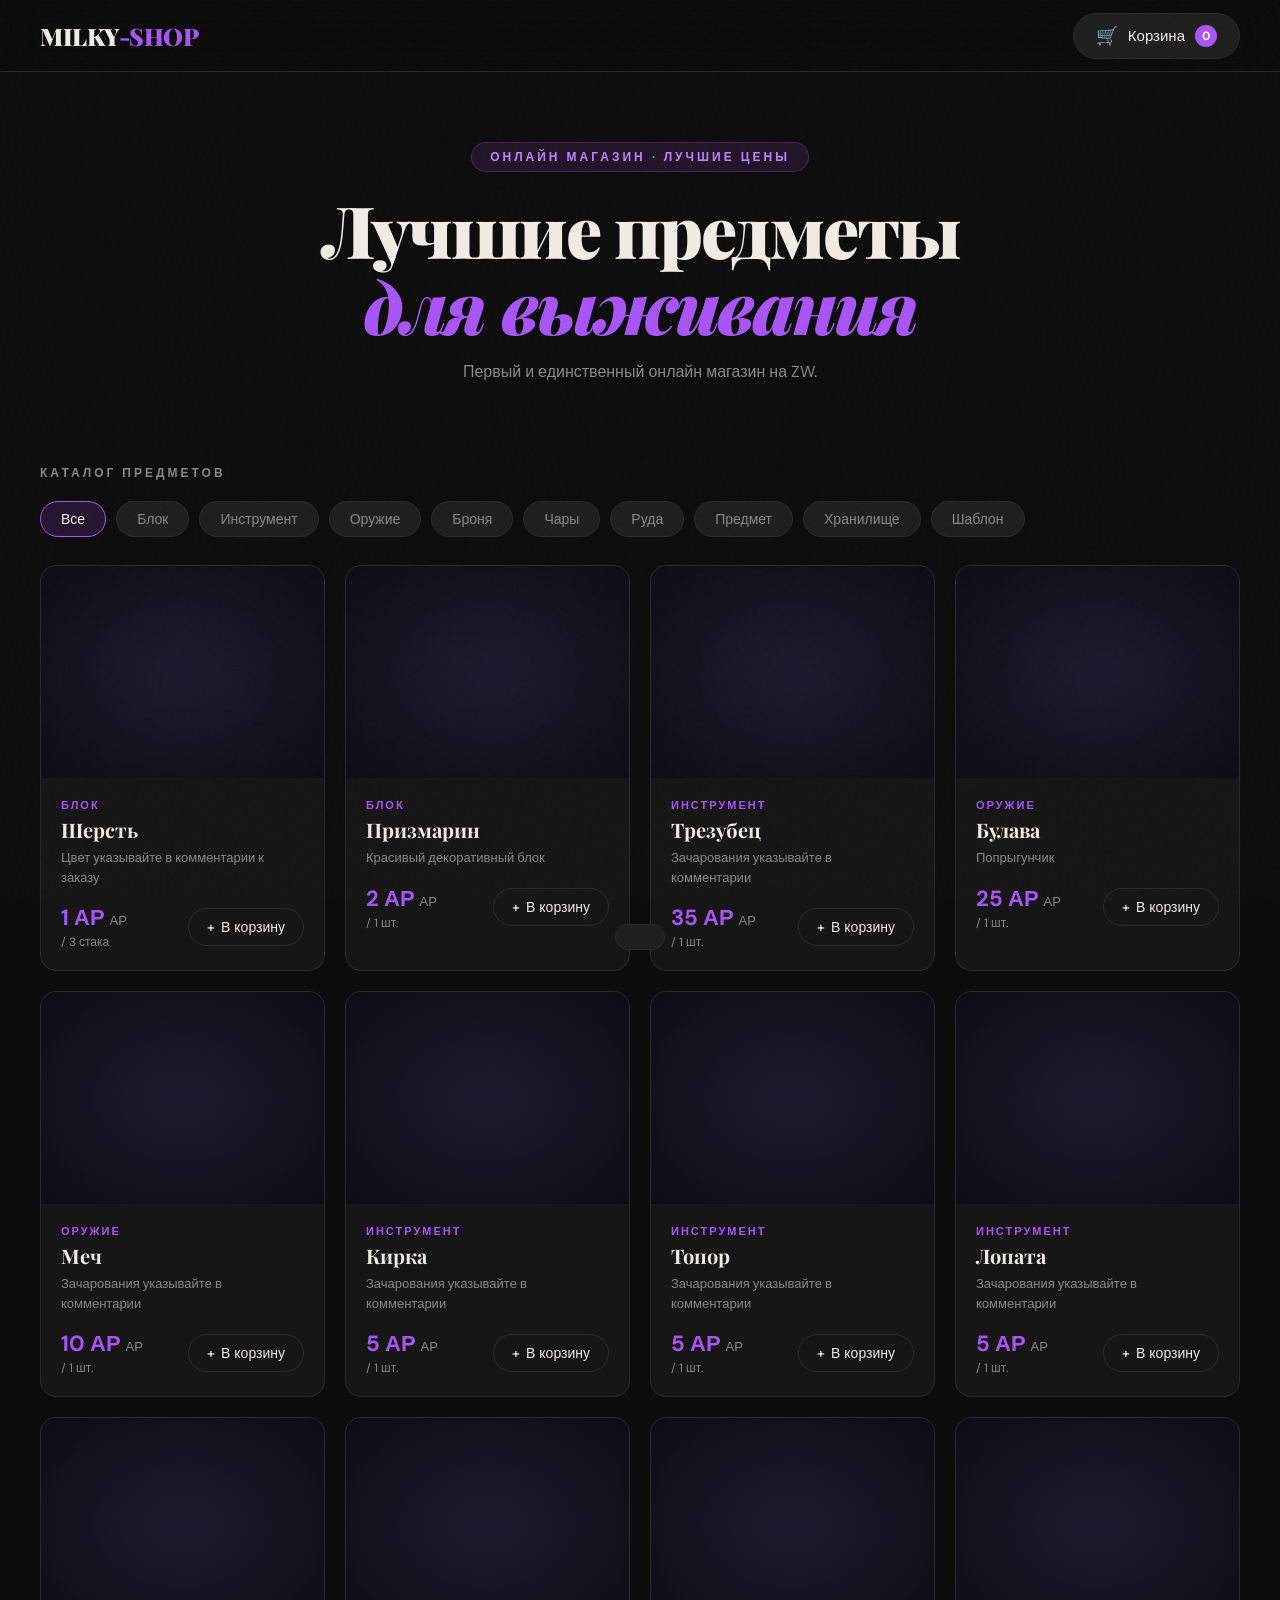
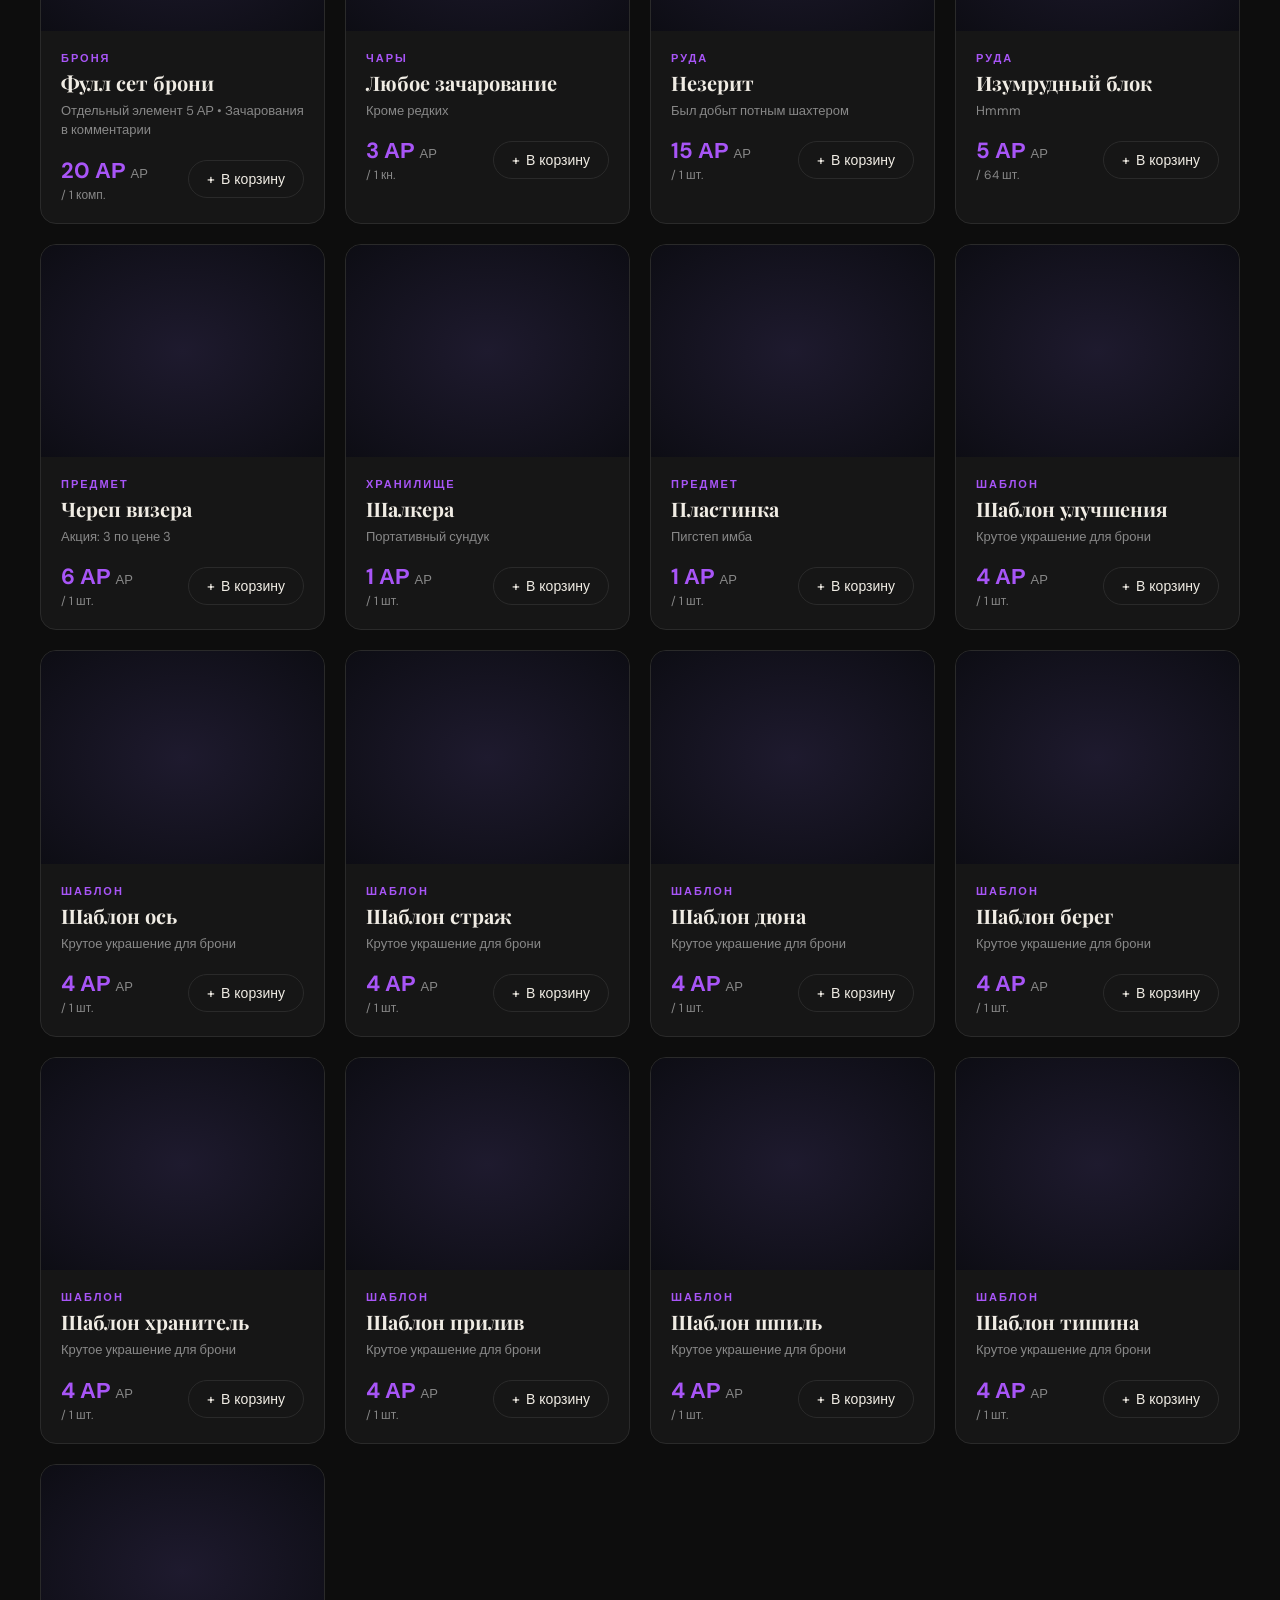
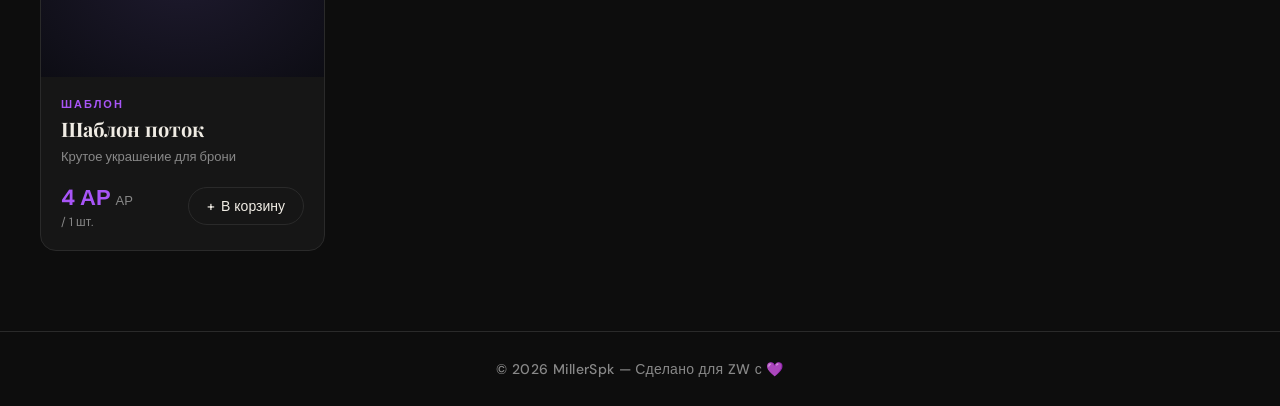
==== shop.html @ bfb63cb0 "Add files via upload" ====
<!DOCTYPE html>
<html lang="ru">
<head>
  <meta charset="UTF-8" />
  <meta name="viewport" content="width=device-width, initial-scale=1.0"/>
  <title>MILKY-SHOP</title>
  <link rel="icon" type="image/svg+xml" href="data:image/svg+xml,%3Csvg xmlns='http://www.w3.org/2000/svg' viewBox='0 0 32 32'%3E%3Crect width='32' height='32' rx='6' fill='%230d0d0d'/%3E%3Ccircle cx='16' cy='16' r='10' fill='%239333ea'/%3E%3Ccircle cx='16' cy='16' r='6' fill='%23a855f7'/%3E%3Ccircle cx='16' cy='16' r='3' fill='%23c084fc'/%3E%3C/svg%3E" />
  <link href="https://fonts.googleapis.com/css2?family=Playfair+Display:wght@400;700;900&family=DM+Sans:wght@300;400;500;600&display=swap" rel="stylesheet"/>
  <style>
    :root {
      --bg: #0d0d0d;
      --surface: #161616;
      --surface2: #1f1f1f;
      --border: #2a2a2a;
      --accent: #a855f7;
      --accent2: #c084fc;
      --text: #f0ece4;
      --muted: #888;
      --danger: #e05a5a;
      --success: #4caf72;
      --radius: 16px;
    }

    * { margin: 0; padding: 0; box-sizing: border-box; }

    body {
      background: var(--bg);
      color: var(--text);
      font-family: 'DM Sans', sans-serif;
      min-height: 100vh;
      overflow-x: hidden;
    }

    /* Grain overlay */
    body::before {
      content: '';
      position: fixed;
      inset: 0;
      background-image: url("data:image/svg+xml,%3Csvg viewBox='0 0 256 256' xmlns='http://www.w3.org/2000/svg'%3E%3Cfilter id='noise'%3E%3CfeTurbulence type='fractalNoise' baseFrequency='0.9' numOctaves='4' stitchTiles='stitch'/%3E%3C/filter%3E%3Crect width='100%25' height='100%25' filter='url(%23noise)' opacity='0.035'/%3E%3C/svg%3E");
      pointer-events: none;
      z-index: 9999;
      opacity: 0.4;
    }

    /* HEADER */
    header {
      position: sticky;
      top: 0;
      z-index: 100;
      background: rgba(13,13,13,0.92);
      backdrop-filter: blur(20px);
      border-bottom: 1px solid var(--border);
      padding: 0 40px;
      height: 72px;
      display: flex;
      align-items: center;
      justify-content: space-between;
    }

    .logo {
      font-family: 'Playfair Display', serif;
      font-size: 24px;
      font-weight: 900;
      letter-spacing: -0.5px;
      color: var(--text);
    }
    .logo span { color: var(--accent); }

    .cart-btn {
      position: relative;
      background: var(--surface2);
      border: 1px solid var(--border);
      color: var(--text);
      padding: 10px 22px;
      border-radius: 50px;
      cursor: pointer;
      font-family: 'DM Sans', sans-serif;
      font-size: 15px;
      font-weight: 500;
      display: flex;
      align-items: center;
      gap: 10px;
      transition: all 0.25s;
    }
    .cart-btn:hover {
      background: var(--accent);
      color: #fff;
      border-color: var(--accent);
      transform: translateY(-1px);
      box-shadow: 0 4px 20px rgba(168,85,247,0.4);
    }
    .cart-icon { font-size: 18px; }
    .cart-count {
      background: var(--accent);
      color: #fff;
      border-radius: 50%;
      width: 22px;
      height: 22px;
      font-size: 12px;
      font-weight: 700;
      display: flex;
      align-items: center;
      justify-content: center;
      transition: all 0.3s;
    }
    .cart-btn:hover .cart-count {
      background: rgba(255,255,255,0.25);
      color: #fff;
    }
    .cart-count.bump { animation: bump 0.35s ease; }
    @keyframes bump {
      0% { transform: scale(1); }
      50% { transform: scale(1.5); }
      100% { transform: scale(1); }
    }

    /* HERO */
    .hero {
      padding: 70px 40px 40px;
      text-align: center;
    }
    .hero-label {
      display: inline-block;
      background: rgba(168,85,247,0.12);
      color: var(--accent2);
      font-size: 12px;
      font-weight: 600;
      letter-spacing: 3px;
      text-transform: uppercase;
      padding: 6px 18px;
      border-radius: 50px;
      border: 1px solid rgba(168,85,247,0.25);
      margin-bottom: 20px;
    }
    .hero h1 {
      font-family: 'Playfair Display', serif;
      font-size: clamp(36px, 6vw, 72px);
      font-weight: 900;
      line-height: 1.05;
      letter-spacing: -2px;
      margin-bottom: 16px;
    }
    .hero h1 em {
      font-style: italic;
      color: var(--accent);
    }
    .hero p {
      color: var(--muted);
      font-size: 16px;
      max-width: 480px;
      margin: 0 auto;
      line-height: 1.6;
    }

    /* GRID */
    .section-label {
      padding: 40px 40px 20px;
      font-size: 12px;
      letter-spacing: 3px;
      text-transform: uppercase;
      color: var(--muted);
      font-weight: 600;
    }

    .products-grid {
      display: grid;
      grid-template-columns: repeat(auto-fill, minmax(280px, 1fr));
      gap: 20px;
      padding: 0 40px 80px;
    }

    /* CARD */
    .card {
      background: var(--surface);
      border: 1px solid var(--border);
      border-radius: var(--radius);
      overflow: hidden;
      transition: all 0.3s cubic-bezier(0.34, 1.56, 0.64, 1);
      cursor: default;
    }
    .card:hover {
      transform: translateY(-6px);
      border-color: rgba(168,85,247,0.35);
      box-shadow: 0 20px 60px rgba(0,0,0,0.5), 0 0 0 1px rgba(168,85,247,0.1);
    }
    .card-img-placeholder {
      width: 100%;
      aspect-ratio: 4/3;
      background: radial-gradient(ellipse at center, #1e1a2e 0%, #0d0d14 100%);
      display: flex;
      align-items: center;
      justify-content: center;
      font-size: 52px;
      transition: transform 0.4s;
      overflow: hidden;
      position: relative;
    }
    .card-img-placeholder img {
      width: 72%;
      height: 72%;
      object-fit: contain;
      display: block;
      transition: transform 0.4s;
      image-rendering: pixelated;
      filter: drop-shadow(0 8px 24px rgba(0,0,0,0.7));
    }
    .card:hover .card-img-placeholder img { transform: scale(1.1) translateY(-4px); }
    .card:hover .card-img-placeholder { transform: scale(1.0); }

    .card-body { padding: 20px; }
    .card-tag {
      font-size: 11px;
      letter-spacing: 2px;
      text-transform: uppercase;
      color: var(--accent);
      font-weight: 600;
      margin-bottom: 6px;
    }
    .card-name {
      font-family: 'Playfair Display', serif;
      font-size: 20px;
      font-weight: 700;
      margin-bottom: 6px;
      line-height: 1.2;
    }
    .card-desc {
      font-size: 13px;
      color: var(--muted);
      line-height: 1.5;
      margin-bottom: 16px;
    }
    .card-footer {
      display: flex;
      align-items: center;
      justify-content: space-between;
    }
    .card-price {
      font-size: 22px;
      font-weight: 700;
      color: var(--accent);
    }
    .card-price span {
      font-size: 13px;
      color: var(--muted);
      font-weight: 400;
    }
    .add-btn {
      background: transparent;
      border: 1.5px solid var(--border);
      color: var(--text);
      padding: 9px 18px;
      border-radius: 50px;
      cursor: pointer;
      font-family: 'DM Sans', sans-serif;
      font-size: 14px;
      font-weight: 500;
      transition: all 0.25s;
      display: flex;
      align-items: center;
      gap: 6px;
    }
    .add-btn:hover {
      background: var(--accent);
      border-color: var(--accent);
      color: #fff;
      transform: scale(1.03);
      box-shadow: 0 4px 16px rgba(168,85,247,0.4);
    }
    .add-btn.added {
      background: rgba(76,175,114,0.15);
      border-color: var(--success);
      color: var(--success);
    }

    /* MODAL OVERLAY */
    .overlay {
      position: fixed;
      inset: 0;
      background: rgba(0,0,0,0.75);
      backdrop-filter: blur(8px);
      z-index: 200;
      display: flex;
      align-items: center;
      justify-content: center;
      opacity: 0;
      pointer-events: none;
      transition: opacity 0.3s;
    }
    .overlay.open { opacity: 1; pointer-events: all; }

    .modal {
      background: var(--surface);
      border: 1px solid var(--border);
      border-radius: 24px;
      width: 90%;
      max-width: 540px;
      max-height: 90vh;
      overflow-y: auto;
      padding: 36px;
      transform: translateY(30px) scale(0.97);
      transition: transform 0.35s cubic-bezier(0.34, 1.56, 0.64, 1);
      position: relative;
    }
    .overlay.open .modal { transform: translateY(0) scale(1); }

    .modal-close {
      position: absolute;
      top: 20px; right: 20px;
      background: var(--surface2);
      border: 1px solid var(--border);
      color: var(--muted);
      width: 36px; height: 36px;
      border-radius: 50%;
      cursor: pointer;
      font-size: 18px;
      display: flex;
      align-items: center;
      justify-content: center;
      transition: all 0.2s;
    }
    .modal-close:hover { color: var(--text); background: var(--border); }

    .modal h2 {
      font-family: 'Playfair Display', serif;
      font-size: 28px;
      font-weight: 700;
      margin-bottom: 28px;
    }

    /* CART ITEMS */
    .cart-items { margin-bottom: 20px; }
    .cart-item {
      display: flex;
      align-items: center;
      gap: 14px;
      padding: 12px 0;
      border-bottom: 1px solid var(--border);
    }
    .cart-item-emoji { font-size: 28px; width: 40px; text-align: center; }
    .cart-item-info { flex: 1; }
    .cart-item-name { font-weight: 500; font-size: 15px; }
    .cart-item-price { color: var(--muted); font-size: 13px; margin-top: 2px; }
    .cart-item-qty { display: flex; align-items: center; gap: 8px; }
    .qty-btn {
      background: var(--surface2);
      border: 1px solid var(--border);
      color: var(--text);
      width: 28px; height: 28px;
      border-radius: 50%;
      cursor: pointer;
      font-size: 16px;
      display: flex;
      align-items: center;
      justify-content: center;
      transition: all 0.2s;
    }
    .qty-btn:hover { background: var(--accent); color: #fff; border-color: var(--accent); }
    .qty-num { min-width: 20px; text-align: center; font-weight: 600; }
    .cart-item-total { font-weight: 600; min-width: 70px; text-align: right; color: var(--accent); }

    .cart-empty {
      text-align: center;
      padding: 40px 0;
      color: var(--muted);
    }
    .cart-empty-icon { font-size: 48px; margin-bottom: 12px; }

    .cart-total-row {
      display: flex;
      justify-content: space-between;
      align-items: center;
      padding: 16px 0;
      border-top: 1px solid var(--border);
      margin-top: 4px;
      font-size: 18px;
      font-weight: 700;
    }
    .cart-total-row .total-price { color: var(--accent); font-size: 22px; }

    .checkout-btn {
      width: 100%;
      background: var(--accent);
      color: #fff;
      border: none;
      padding: 15px;
      border-radius: 12px;
      font-family: 'DM Sans', sans-serif;
      font-size: 16px;
      font-weight: 700;
      cursor: pointer;
      margin-top: 16px;
      transition: all 0.25s;
      letter-spacing: 0.3px;
      box-shadow: 0 4px 20px rgba(168,85,247,0.3);
    }
    .checkout-btn:hover { background: var(--accent2); transform: translateY(-2px); box-shadow: 0 8px 28px rgba(168,85,247,0.45); }
    .checkout-btn:disabled { background: var(--border); color: var(--muted); cursor: not-allowed; transform: none; box-shadow: none; }

    /* CHECKOUT FORM */
    .form-group { margin-bottom: 18px; }
    label {
      display: block;
      font-size: 13px;
      font-weight: 600;
      letter-spacing: 0.5px;
      color: var(--muted);
      margin-bottom: 8px;
      text-transform: uppercase;
    }
    input[type="text"], textarea {
      width: 100%;
      background: var(--surface2);
      border: 1.5px solid var(--border);
      color: var(--text);
      padding: 12px 16px;
      border-radius: 10px;
      font-family: 'DM Sans', sans-serif;
      font-size: 15px;
      transition: border-color 0.2s;
      outline: none;
      resize: vertical;
    }
    input[type="text"]:focus, textarea:focus {
      border-color: var(--accent);
      box-shadow: 0 0 0 3px rgba(168,85,247,0.12);
    }
    input[type="text"]::placeholder, textarea::placeholder { color: #444; }

    .delivery-toggle {
      display: flex;
      align-items: center;
      gap: 12px;
      padding: 14px 16px;
      background: var(--surface2);
      border: 1.5px solid var(--border);
      border-radius: 10px;
      cursor: pointer;
      transition: border-color 0.2s;
    }
    .delivery-toggle:hover { border-color: rgba(168,85,247,0.3); }
    .delivery-toggle input[type="checkbox"] { display: none; }
    .toggle-box {
      width: 22px; height: 22px;
      border: 2px solid var(--border);
      border-radius: 6px;
      display: flex;
      align-items: center;
      justify-content: center;
      transition: all 0.2s;
      flex-shrink: 0;
    }
    .toggle-box.checked { background: var(--accent); border-color: var(--accent); box-shadow: 0 0 10px rgba(168,85,247,0.4); }
    .toggle-check { color: #fff; font-size: 14px; font-weight: 900; opacity: 0; transition: opacity 0.15s; }
    .toggle-box.checked .toggle-check { opacity: 1; }
    .toggle-text { font-size: 15px; font-weight: 500; }
    .toggle-subtext { font-size: 12px; color: var(--muted); margin-top: 1px; }

    .address-field {
      overflow: hidden;
      max-height: 0;
      opacity: 0;
      transition: max-height 0.5s ease, opacity 0.3s ease, margin 0.3s ease;
      margin-top: 0;
    }
    .address-field.visible { max-height: 260px; opacity: 1; margin-top: 12px; }

    .world-select { display: flex; gap: 8px; margin-top: 12px; }
    .world-btn {
      flex: 1;
      background: var(--surface);
      border: 1.5px solid var(--border);
      color: var(--muted);
      padding: 10px 6px;
      border-radius: 10px;
      cursor: pointer;
      font-family: 'DM Sans', sans-serif;
      font-size: 13px;
      font-weight: 500;
      text-align: center;
      transition: all 0.2s;
      line-height: 1.4;
    }
    .world-btn:hover { border-color: rgba(168,85,247,0.4); color: var(--text); }
    .world-btn.selected { background: rgba(168,85,247,0.12); border-color: var(--accent); color: var(--text); }
    .world-btn .world-icon { display: block; font-size: 20px; margin-bottom: 4px; }
    .world-label {
      display: block;
      font-size: 11px;
      letter-spacing: 0.5px;
      color: var(--muted);
      margin-top: 10px;
      margin-bottom: 6px;
      text-transform: uppercase;
      font-weight: 600;
    }

    .order-summary {
      background: var(--surface2);
      border-radius: 12px;
      padding: 16px;
      margin-bottom: 20px;
    }
    .order-summary-title {
      font-size: 12px;
      letter-spacing: 2px;
      text-transform: uppercase;
      color: var(--muted);
      font-weight: 600;
      margin-bottom: 12px;
    }
    .summary-item {
      display: flex;
      justify-content: space-between;
      font-size: 14px;
      padding: 4px 0;
      color: var(--muted);
    }
    .summary-item .item-name { color: var(--text); }
    .summary-total {
      display: flex;
      justify-content: space-between;
      font-weight: 700;
      font-size: 16px;
      padding-top: 12px;
      margin-top: 8px;
      border-top: 1px solid var(--border);
    }
    .summary-total .total-amt { color: var(--accent); font-size: 22px; }

    .back-btn {
      background: transparent;
      border: 1.5px solid var(--border);
      color: var(--muted);
      padding: 10px 18px;
      border-radius: 10px;
      cursor: pointer;
      font-family: 'DM Sans', sans-serif;
      font-size: 14px;
      font-weight: 500;
      transition: all 0.2s;
      margin-bottom: 20px;
      display: flex;
      align-items: center;
      gap: 6px;
    }
    .back-btn:hover { border-color: var(--text); color: var(--text); }

    /* SUCCESS */
    .success-screen { text-align: center; padding: 20px 0; }
    .success-icon {
      font-size: 64px;
      margin-bottom: 20px;
      animation: popIn 0.5s cubic-bezier(0.34, 1.56, 0.64, 1);
    }
    @keyframes popIn { 0%{transform:scale(0);opacity:0} 100%{transform:scale(1);opacity:1} }
    .success-screen h2 { font-family: 'Playfair Display', serif; font-size: 30px; margin-bottom: 12px; }
    .success-screen p { color: var(--muted); line-height: 1.6; margin-bottom: 28px; }
    .close-success-btn {
      background: var(--accent);
      color: #fff;
      border: none;
      padding: 14px 40px;
      border-radius: 12px;
      font-family: 'DM Sans', sans-serif;
      font-size: 16px;
      font-weight: 700;
      cursor: pointer;
      transition: all 0.25s;
      box-shadow: 0 4px 20px rgba(168,85,247,0.3);
    }
    .close-success-btn:hover { background: var(--accent2); transform: translateY(-2px); }

    /* ERROR */
    .error-banner {
      background: rgba(224,90,90,0.15);
      border: 1px solid rgba(224,90,90,0.4);
      color: #e05a5a;
      padding: 12px 16px;
      border-radius: 10px;
      font-size: 14px;
      margin-top: 12px;
      display: none;
    }
    .error-banner.show { display: block; }

    /* Spinner */
    .spinner {
      display: inline-block;
      width: 18px; height: 18px;
      border: 2.5px solid rgba(255,255,255,0.2);
      border-top-color: #fff;
      border-radius: 50%;
      animation: spin 0.7s linear infinite;
      vertical-align: middle;
      margin-right: 6px;
    }
    @keyframes spin { to { transform: rotate(360deg); } }

    /* Toast */
    .toast {
      position: fixed;
      bottom: 30px;
      left: 50%;
      transform: translateX(-50%) translateY(80px);
      background: var(--surface2);
      border: 1px solid var(--border);
      color: var(--text);
      padding: 12px 24px;
      border-radius: 50px;
      font-size: 14px;
      font-weight: 500;
      z-index: 1000;
      transition: transform 0.4s cubic-bezier(0.34, 1.56, 0.64, 1);
      white-space: nowrap;
    }
    .toast.show { transform: translateX(-50%) translateY(0); }

    @media (max-width: 600px) {
      header { padding: 0 20px; }
      .hero { padding: 50px 20px 30px; }
      .section-label { padding: 24px 20px 12px; }
      .products-grid { padding: 0 20px 60px; gap: 14px; }
      .modal { padding: 24px 20px; }
    }

    /* FOOTER */
    .site-footer {
      text-align: center;
      padding: 28px 40px;
      border-top: 1px solid var(--border);
      color: var(--muted);
      font-size: 14px;
      font-weight: 500;
      letter-spacing: 0.3px;
    }
    .site-footer span { color: var(--accent); }

    /* CATEGORY FILTER */
    .categories {
      display: flex;
      gap: 10px;
      padding: 0 40px 28px;
      flex-wrap: wrap;
    }
    .cat-btn {
      background: var(--surface2);
      border: 1.5px solid var(--border);
      color: var(--muted);
      padding: 8px 20px;
      border-radius: 50px;
      cursor: pointer;
      font-family: 'DM Sans', sans-serif;
      font-size: 14px;
      font-weight: 500;
      transition: all 0.2s;
      white-space: nowrap;
    }
    .cat-btn:hover { border-color: rgba(168,85,247,0.4); color: var(--text); }
    .cat-btn.active {
      background: rgba(168,85,247,0.15);
      border-color: var(--accent);
      color: var(--text);
    }

    /* UNIT label under price */
    .card-unit {
      font-size: 12px;
      color: var(--muted);
      font-weight: 400;
      margin-top: 2px;
    }
  </style>
</head>
<body>

<!-- HEADER -->
<header>
  <div class="logo">MILKY<span>-SHOP</span></div>
  <button class="cart-btn" onclick="openCart()">
    <span class="cart-icon">🛒</span>
    Корзина
    <span class="cart-count" id="cartCount">0</span>
  </button>
</header>

<!-- HERO -->
<div class="hero">
  <div class="hero-label">Онлайн магазин · Лучшие цены</div>
  <h1>Лучшие предметы<br/><em>для выживания</em></h1>
  <p>Первый и единственный онлайн магазин на ZW.</p>
</div>

<!-- PRODUCTS -->
<div class="section-label">Каталог предметов</div>
<div class="categories" id="categoryBar"></div>
<div class="products-grid" id="productsGrid"></div>

<!-- CART MODAL -->
<div class="overlay" id="cartOverlay" onclick="handleOverlayClick(event)">
  <div class="modal" id="cartModal">
    <button class="modal-close" onclick="closeCart()">✕</button>
    <div id="cartScreen"></div>
  </div>
</div>

<!-- TOAST -->
<div class="toast" id="toast"><span id="toastText"></span></div>

<script>
  // ===================== CONFIG =====================
  const WORKER_URL = 'https://milky-shop.kirilldrobysevskij78.workers.dev';
  // ==================================================

  const products = [
    { id:1,  name:'Шерсть',              price:1,  unit:'3 стака',  img:'images/wool.png',        tag:'Блок',       desc:'Цвет указывайте в комментарии к заказу' },
    { id:2,  name:'Призмарин',           price:2,  unit:'1 шт.',    img:'images/prismarine.gif',  tag:'Блок',       desc:'Красивый декоративный блок' },
    { id:3,  name:'Трезубец',            price:35, unit:'1 шт.',    img:'images/trident.png',     tag:'Инструмент', desc:'Зачарования указывайте в комментарии' },
    { id:4,  name:'Булава',              price:25, unit:'1 шт.',    img:'images/mace.png',        tag:'Оружие',     desc:'Попрыгунчик' },
    { id:5,  name:'Меч',                 price:10, unit:'1 шт.',    img:'images/sword.png',       tag:'Оружие',     desc:'Зачарования указывайте в комментарии' },
    { id:6,  name:'Кирка',               price:5,  unit:'1 шт.',    img:'images/pickaxe.png',     tag:'Инструмент', desc:'Зачарования указывайте в комментарии' },
    { id:7,  name:'Топор',               price:5,  unit:'1 шт.',    img:'images/axe.png',         tag:'Инструмент', desc:'Зачарования указывайте в комментарии' },
    { id:8,  name:'Лопата',              price:5,  unit:'1 шт.',    img:'images/shovel.png',      tag:'Инструмент', desc:'Зачарования указывайте в комментарии' },
    { id:9,  name:'Фулл сет брони',      price:20, unit:'1 комп.',  img:'images/сhestplate.png',  tag:'Броня',      desc:'Отдельный элемент 5 АР • Зачарования в комментарии' },
    { id:10, name:'Любое зачарование',   price:3,  unit:'1 кн.',    img:'images/book.gif',        tag:'Чары',       desc:'Кроме редких' },
    { id:11, name:'Незерит',             price:15, unit:'1 шт.',    img:'images/netherite.png',   tag:'Руда',       desc:'Был добыт потным шахтером' },
    { id:12, name:'Изумрудный блок',     price:5,  unit:'64 шт.',   img:'images/embl.png',        tag:'Руда',       desc:'Hmmm' },
    { id:13, name:'Череп визера',        price:6,  unit:'1 шт.',    img:'images/skull.png',       tag:'Предмет',    desc:'Акция: 3 по цене 3' },
    { id:14, name:'Шалкера',             price:1,  unit:'1 шт.',    img:'images/shulker.png',     tag:'Хранилище',  desc:'Портативный сундук' },
    { id:15, name:'Пластинка',           price:1,  unit:'1 шт.',    img:'images/disc.png',        tag:'Предмет',    desc:'Пигстеп имба' },
    { id:16, name:'Шаблон улучшения',           price:4,  unit:'1 шт.',    img:'images/temp.png',        tag:'Шаблон',    desc:'Крутое украшение для брони' },
    { id:17, name:'Шаблон ось',           price:4,  unit:'1 шт.',    img:'images/temp2.png',        tag:'Шаблон',    desc:'Крутое украшение для брони' },
    { id:18, name:'Шаблон страж',           price:4,  unit:'1 шт.',    img:'images/temp3.png',        tag:'Шаблон',    desc:'Крутое украшение для брони' },
    { id:19, name:'Шаблон дюна',           price:4,  unit:'1 шт.',    img:'images/temp4.png',        tag:'Шаблон',    desc:'Крутое украшение для брони' },
    { id:20, name:'Шаблон берег',           price:4,  unit:'1 шт.',    img:'images/temp5.png',        tag:'Шаблон',    desc:'Крутое украшение для брони' },
    { id:21, name:'Шаблон хранитель',           price:4,  unit:'1 шт.',    img:'images/temp6.png',        tag:'Шаблон',    desc:'Крутое украшение для брони' },
    { id:22, name:'Шаблон прилив',           price:4,  unit:'1 шт.',    img:'images/temp7.png',        tag:'Шаблон',    desc:'Крутое украшение для брони' },
    { id:23, name:'Шаблон шпиль',           price:4,  unit:'1 шт.',    img:'images/temp8.png',        tag:'Шаблон',    desc:'Крутое украшение для брони' },
    { id:24, name:'Шаблон тишина',           price:4,  unit:'1 шт.',    img:'images/temp9.png',        tag:'Шаблон',    desc:'Крутое украшение для брони' },
    { id:25, name:'Шаблон поток',           price:4,  unit:'1 шт.',    img:'images/temp10.png',        tag:'Шаблон',    desc:'Крутое украшение для брони' },
  ];

  let cart = {};
  const DELIVERY_COST = 5;

  const fmt = n => n + ' АР';

  let activeCategory = 'Все';

  function getCategories() {
    const tags = products.map(p => p.tag).filter(Boolean);
    return ['Все', ...new Set(tags)];
  }

  function renderCategories() {
    const bar = document.getElementById('categoryBar');
    if (!bar) return;
    bar.innerHTML = getCategories().map(cat =>
      `<button class="cat-btn ${cat === activeCategory ? 'active' : ''}" onclick="setCategory('${cat}')">${cat}</button>`
    ).join('');
  }

  function setCategory(cat) {
    activeCategory = cat;
    renderCategories();
    renderProducts();
  }

  function renderProducts() {
    const filtered = activeCategory === 'Все' ? products : products.filter(p => p.tag === activeCategory);
    document.getElementById('productsGrid').innerHTML = filtered.map(p => `
      <div class="card" id="card-${p.id}">
        <div class="card-img-placeholder">
          <img src="${p.img}" alt="${p.name}" onerror="this.style.display='none'" />
        </div>
        <div class="card-body">
          <div class="card-tag">${p.tag}</div>
          <div class="card-name">${p.name}</div>
          <div class="card-desc">${p.desc}</div>
          <div class="card-footer">
            <div>
              <div class="card-price">${fmt(p.price)} <span>АР</span></div>
              <div class="card-unit">/ ${p.unit}</div>
            </div>
            <button class="add-btn" id="addbtn-${p.id}" onclick="addToCart(${p.id})">
              <span>+</span> В корзину
            </button>
          </div>
        </div>
      </div>`).join('');
  }

  function addToCart(id) {
    cart[id] = (cart[id] || 0) + 1;
    updateCartCount();
    const btn = document.getElementById('addbtn-' + id);
    btn.classList.add('added');
    btn.innerHTML = '<span>✓</span> Добавлено';
    setTimeout(() => { btn.classList.remove('added'); btn.innerHTML = '<span>+</span> В корзину'; }, 1500);
    showToast('✅ Товар добавлен в корзину');
  }

  function updateCartCount() {
    const total = Object.values(cart).reduce((a,b) => a+b, 0);
    const el = document.getElementById('cartCount');
    el.textContent = total;
    el.classList.add('bump');
    setTimeout(() => el.classList.remove('bump'), 350);
  }

  function cartSubtotal() {
    return Object.entries(cart).reduce((sum, [id, qty]) => {
      return sum + products.find(x => x.id == id).price * qty;
    }, 0);
  }

  function cartTotal(withDelivery) {
    return cartSubtotal() + (withDelivery ? DELIVERY_COST : 0);
  }

  function openCart() {
    document.getElementById('cartOverlay').classList.add('open');
    renderCartScreen();
  }
  function closeCart() {
    document.getElementById('cartOverlay').classList.remove('open');
    deliveryEnabled = false;
  }
  function handleOverlayClick(e) {
    if (e.target === document.getElementById('cartOverlay')) closeCart();
  }

  function renderCartScreen() {
    const screen = document.getElementById('cartScreen');
    const items = Object.entries(cart).filter(([,q]) => q > 0);
    if (!items.length) {
      screen.innerHTML = `<h2>🛒 Корзина</h2><div class="cart-empty"><div class="cart-empty-icon">🛍️</div><div>Корзина пуста</div></div>`;
      return;
    }
    const itemsHTML = items.map(([id, qty]) => {
      const p = products.find(x => x.id == id);
      return `<div class="cart-item">
        <div class="cart-item-info">
          <div class="cart-item-name">${p.name}</div>
          <div class="cart-item-price">${fmt(p.price)} / ${p.unit}</div>
        </div>
        <div class="cart-item-qty">
          <button class="qty-btn" onclick="changeQty(${id},-1)">−</button>
          <span class="qty-num">${qty}</span>
          <button class="qty-btn" onclick="changeQty(${id},1)">+</button>
        </div>
        <div class="cart-item-total">${fmt(p.price * qty)}</div>
      </div>`;
    }).join('');
    screen.innerHTML = `
      <h2>🛒 Корзина</h2>
      <div class="cart-items">${itemsHTML}</div>
      <div class="cart-total-row">
        <span>Итого</span>
        <span class="total-price">${fmt(cartTotal(false))}</span>
      </div>
      <button class="checkout-btn" onclick="openCheckout()">Оформить заказ →</button>`;
  }

  function changeQty(id, delta) {
    cart[id] = Math.max(0, (cart[id] || 0) + delta);
    if (!cart[id]) delete cart[id];
    updateCartCount();
    renderCartScreen();
  }

  function openCheckout() {
    const items = Object.entries(cart).filter(([,q]) => q > 0);
    if (!items.length) return;
    const summaryItems = items.map(([id, qty]) => {
      const p = products.find(x => x.id == id);
      return `<div class="summary-item"><span class="item-name">${p.name} × ${qty}</span><span>${fmt(p.price * qty)}</span></div>`;
    }).join('');
    document.getElementById('cartScreen').innerHTML = `
      <button class="back-btn" onclick="renderCartScreen()">← Назад к корзине</button>
      <h2>📋 Оформление</h2>
      <div class="order-summary">
        <div class="order-summary-title">Ваш заказ</div>
        ${summaryItems}
        <div class="summary-item" id="deliverySummaryRow" style="display:none">
          <span class="item-name">🚚 Доставка</span><span>${fmt(DELIVERY_COST)}</span>
        </div>
        <div class="summary-total">
          <span>Итого</span>
          <span class="total-amt" id="checkoutTotal">${fmt(cartTotal(false))}</span>
        </div>
      </div>
      <div class="form-group">
        <label>Никнейм игрока</label>
        <input type="text" id="buyerName" placeholder="Steve_Pro228" />
      </div>
      <div class="form-group">
        <label>Способ получения</label>
        <div class="delivery-toggle" onclick="toggleDelivery()">
          <input type="checkbox" id="deliveryCheck" />
          <div class="toggle-box" id="toggleBox"><span class="toggle-check">✓</span></div>
          <div>
            <div class="toggle-text">🚚 Нужна доставка (+${fmt(DELIVERY_COST)})</div>
            <div class="toggle-subtext">Без доставки — продавец ждёт на спавне</div>
          </div>
        </div>
        <div class="address-field" id="addressField">
          <input type="text" id="buyerAddress" placeholder="X: 100, Y: 64, Z: -200" />
          <span class="world-label">Мир доставки</span>
          <div class="world-select">
            <button type="button" class="world-btn selected" id="world-overworld" onclick="selectWorld('Обычный мир')">
              <span class="world-icon">🌍</span>Обычный мир
            </button>
            <button type="button" class="world-btn" id="world-nether" onclick="selectWorld('Незер')">
              <span class="world-icon">🔥</span>Незер
            </button>
            <button type="button" class="world-btn" id="world-end" onclick="selectWorld('Энд')">
              <span class="world-icon">🌑</span>Энд
            </button>
          </div>
        </div>
      </div>
      <div class="form-group">
        <label>Комментарий к заказу</label>
        <textarea id="orderComment" rows="3" placeholder="Необязательно — уточните детали, пожелания..."></textarea>
      </div>
      <button class="checkout-btn" onclick="submitOrder()">Завершить оформление ✓</button>
      <div class="error-banner" id="errorBanner"></div>`;
  }

  let deliveryEnabled = false;
  let selectedWorld = 'Обычный мир';

  function selectWorld(world) {
    selectedWorld = world;
    const map = { 'Обычный мир': 'world-overworld', 'Незер': 'world-nether', 'Энд': 'world-end' };
    document.querySelectorAll('.world-btn').forEach(b => b.classList.remove('selected'));
    const el = document.getElementById(map[world]);
    if (el) el.classList.add('selected');
  }

  function toggleDelivery() {
    deliveryEnabled = !deliveryEnabled;
    document.getElementById('toggleBox').classList.toggle('checked', deliveryEnabled);
    document.getElementById('deliveryCheck').checked = deliveryEnabled;
    document.getElementById('addressField').classList.toggle('visible', deliveryEnabled);
    const row = document.getElementById('deliverySummaryRow');
    if (row) row.style.display = deliveryEnabled ? 'flex' : 'none';
    const el = document.getElementById('checkoutTotal');
    if (el) el.textContent = fmt(cartTotal(deliveryEnabled));
  }

  async function submitOrder() {
    const name    = document.getElementById('buyerName').value.trim();
    const comment = document.getElementById('orderComment').value.trim();
    const coords  = deliveryEnabled ? document.getElementById('buyerAddress').value.trim() : '';
    const errEl   = document.getElementById('errorBanner');
    errEl.classList.remove('show');
    if (!name)   { errEl.textContent = '⚠️ Введите ваш никнейм'; errEl.classList.add('show'); return; }
    if (deliveryEnabled && !coords) { errEl.textContent = '⚠️ Укажите координаты для доставки'; errEl.classList.add('show'); return; }

    const btn = document.querySelector('.checkout-btn');
    btn.disabled = true;
    btn.innerHTML = '<span class="spinner"></span> Отправляем...';

    const items = Object.entries(cart).filter(([,q]) => q > 0);
    const lines = items.map(([id, qty]) => {
      const p = products.find(x => x.id == id);
      return `- ${p.name} x${qty} — ${fmt(p.price * qty)}`;
    }).join('\n');

    let msg = `MILKY-SHOP — Новый заказ\n`;
    msg += `----------------------------\n`;
    msg += `Никнейм: ${name}\n`;
    if (deliveryEnabled) {
      msg += `Получение: доставка\n`;
      msg += `Мир: ${selectedWorld}\n`;
      msg += `Координаты: ${coords}\n`;
    } else {
      msg += `Получение: самовывоз (спавн)\n`;
    }
    msg += `----------------------------\n`;
    msg += `Товары:\n${lines}\n`;
    if (deliveryEnabled) msg += `Доставка: ${fmt(DELIVERY_COST)}\n`;
    msg += `----------------------------\n`;
    if (comment) msg += `Комментарий: ${comment}\n`;
    msg += `Итого: ${fmt(cartTotal(deliveryEnabled))}`;

    try {
      const res = await fetch(WORKER_URL, {
        method: 'POST',
        headers: { 'Content-Type': 'application/json' },
        body: JSON.stringify({ text: msg })
      });
      const data = await res.json();
      if (!data.ok) throw new Error(data.error || 'Ошибка сервера');
      cart = {}; deliveryEnabled = false; updateCartCount();
      document.getElementById('cartScreen').innerHTML = `
        <div class="success-screen">
          <div class="success-icon">🎉</div>
          <h2>Заказ принят!</h2>
          <p>Спасибо, ${name}! Ваш заказ отправлен продавцу.<br/>Ожидайте на сервере 💜</p>
          <button class="close-success-btn" onclick="closeCart()">Закрыть</button>
        </div>`;
    } catch(e) {
      btn.disabled = false;
      btn.innerHTML = 'Завершить оформление ✓';
      errEl.textContent = `❌ Ошибка отправки: ${e.message}`;
      errEl.classList.add('show');
    }
  }

  function showToast(text) {
    const t = document.getElementById('toast');
    document.getElementById('toastText').textContent = text;
    t.classList.add('show');
    setTimeout(() => t.classList.remove('show'), 2500);
  }

  renderCategories();
  renderProducts();
</script>
<!-- FOOTER -->
<footer class="site-footer">
  © 2026 MillerSpk — Сделано для ZW с <span>💜</span>
</footer>

</body>
</html>
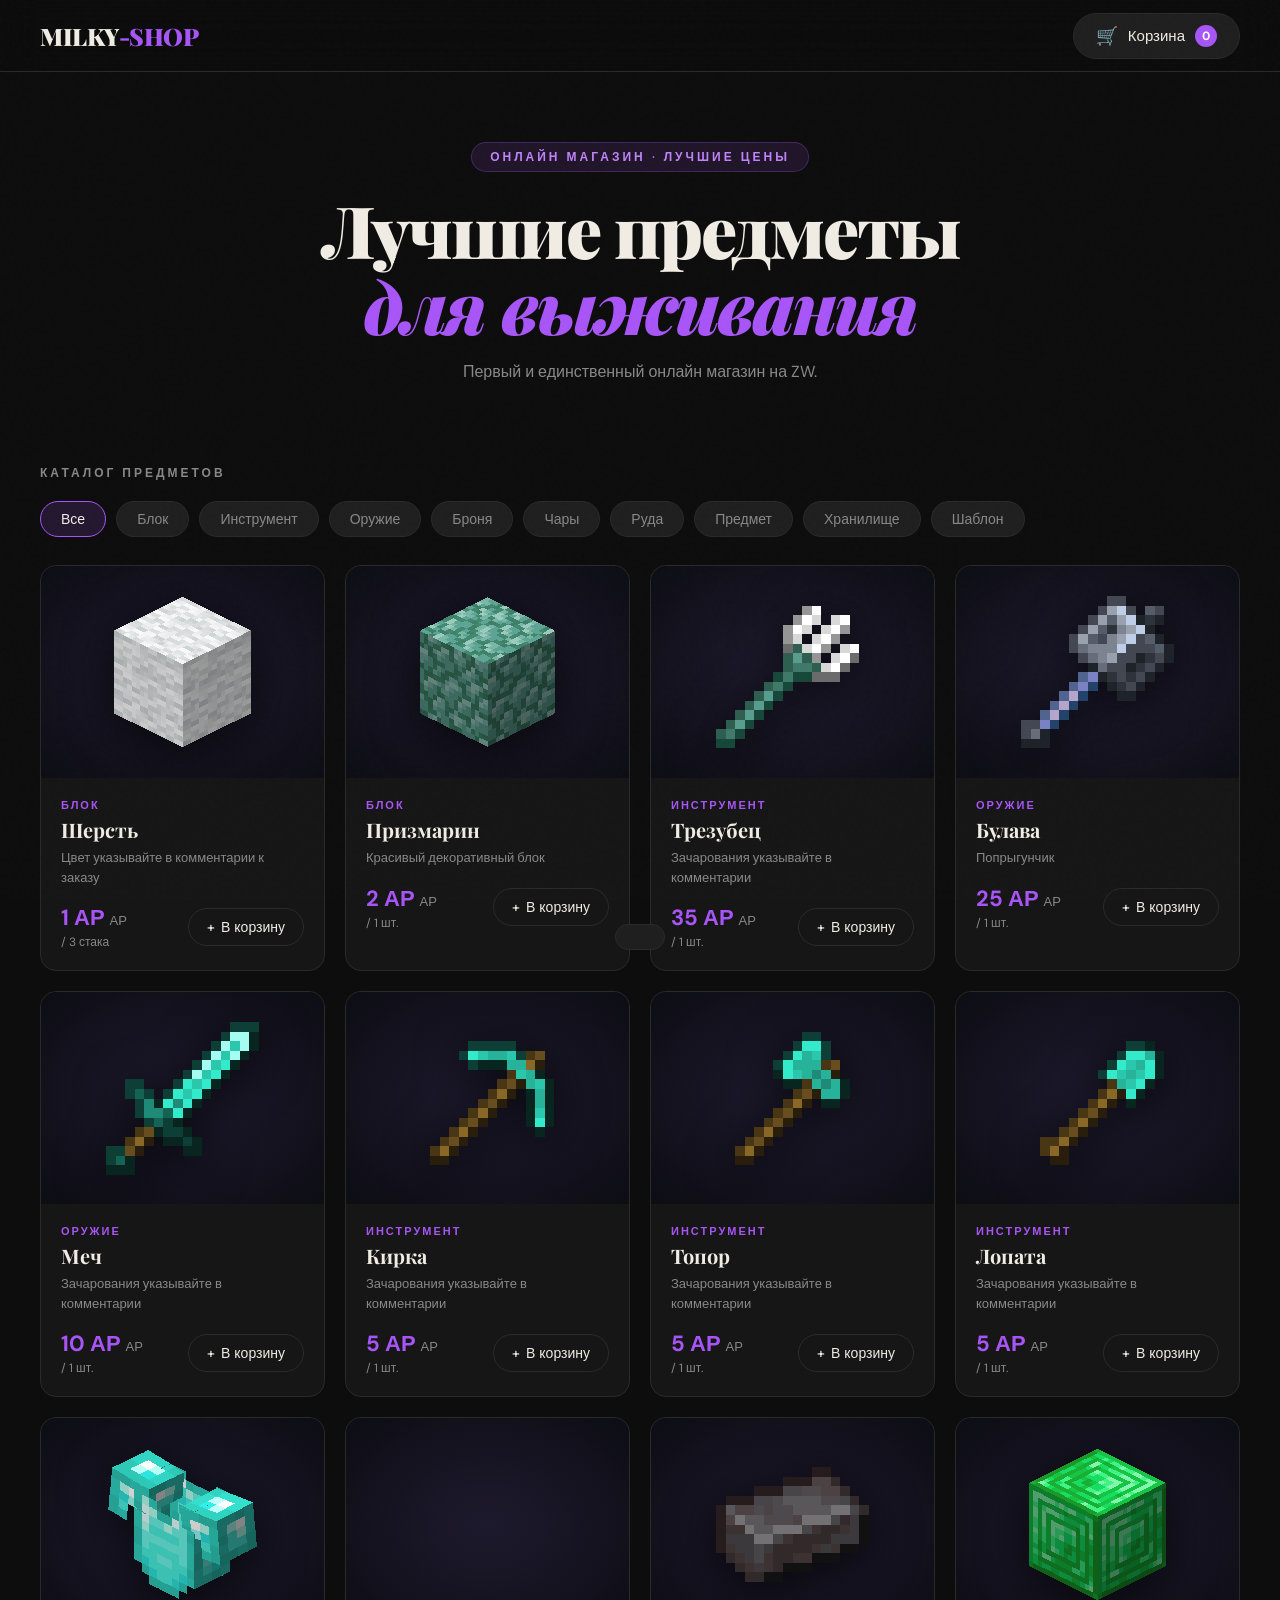
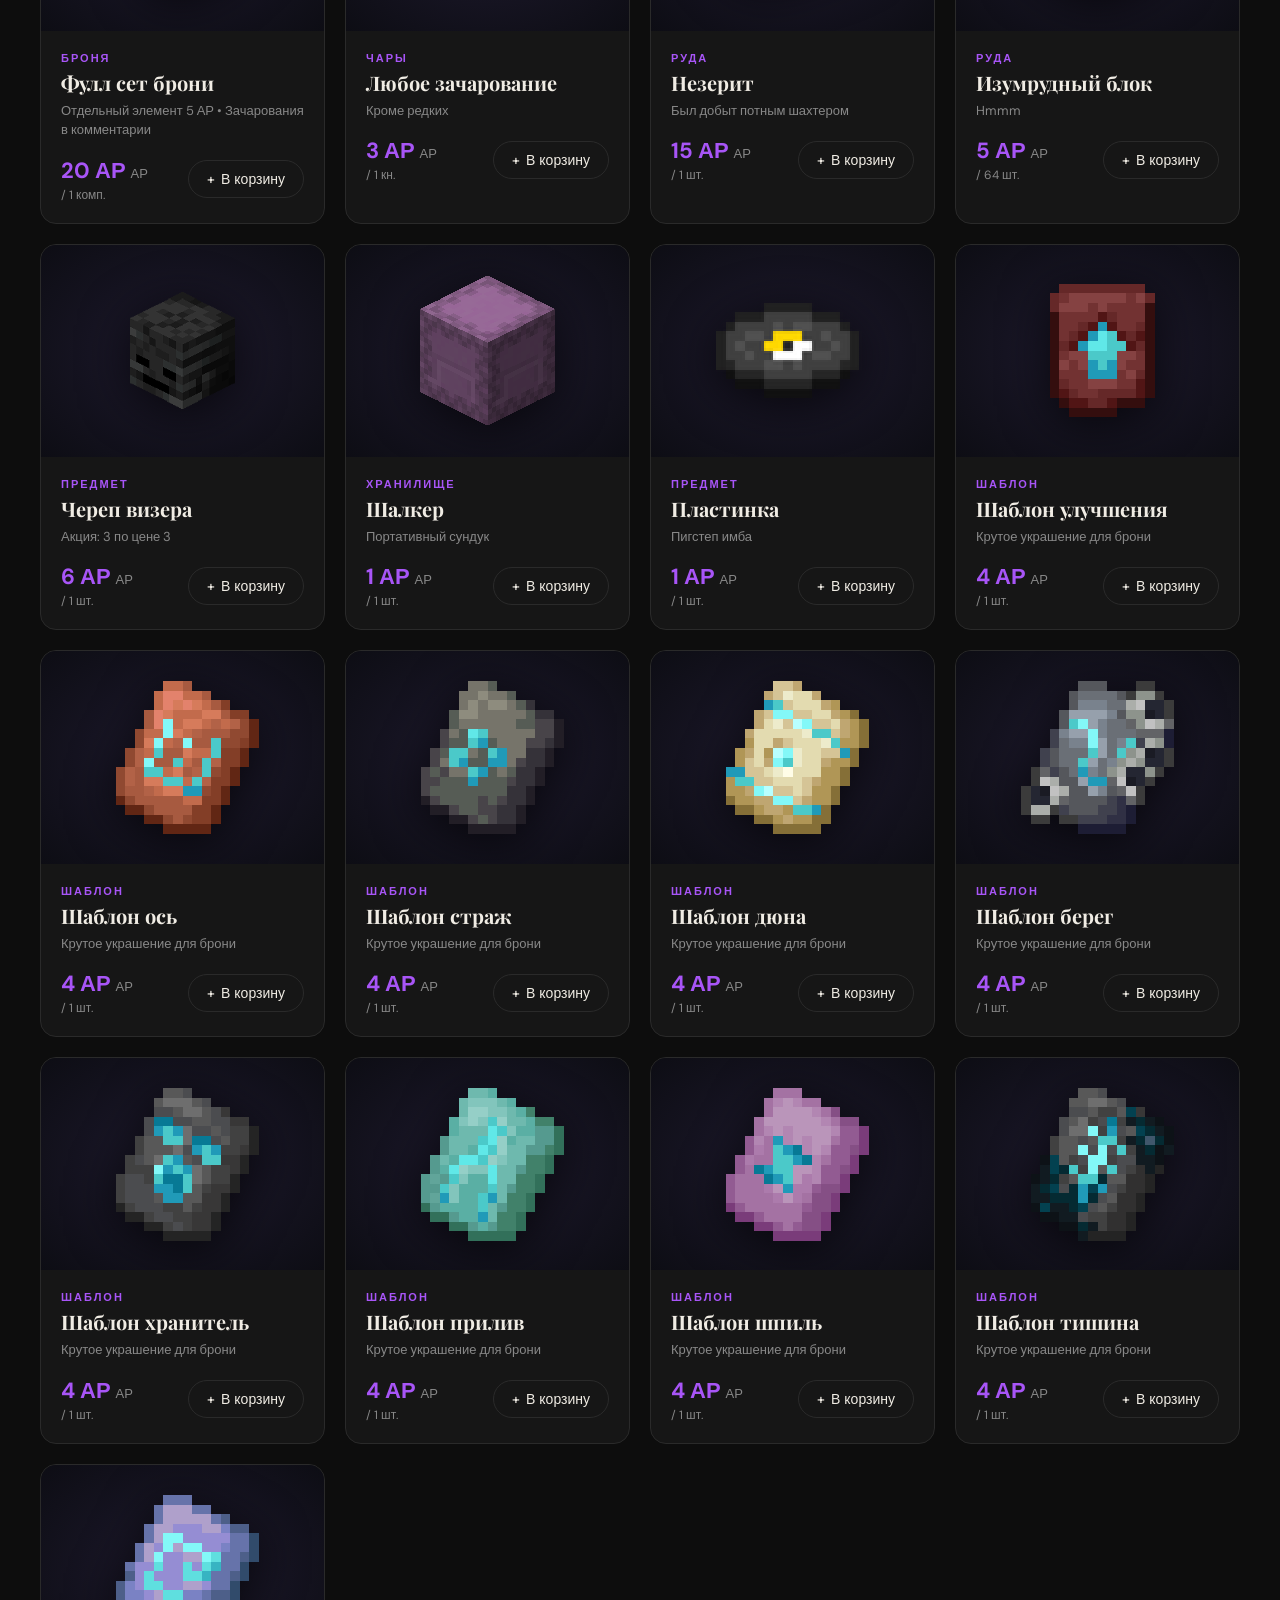
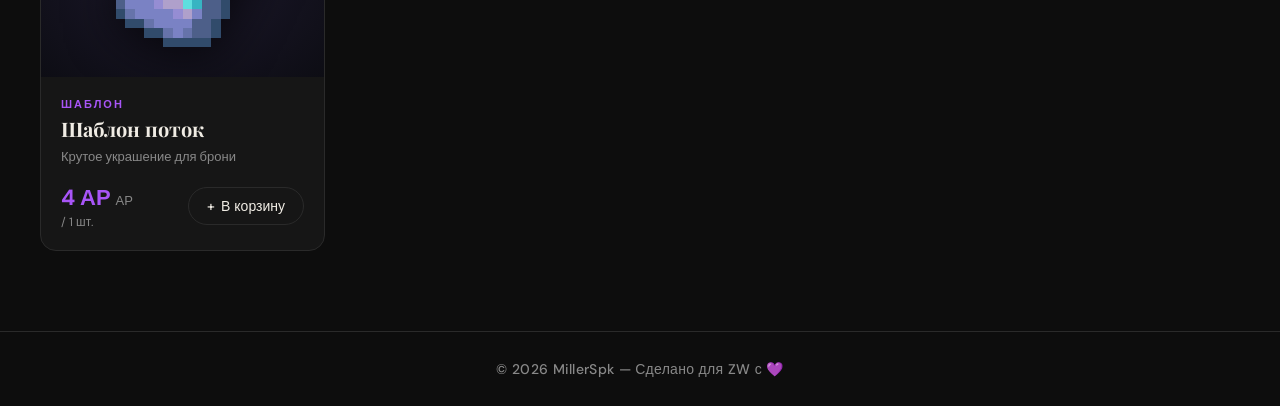
==== commit 3f95270e: "Update shop.html" ====
--- a/shop.html
+++ b/shop.html
@@ -725,7 +725,7 @@
     { id:11, name:'Незерит',             price:15, unit:'1 шт.',    img:'images/netherite.png',   tag:'Руда',       desc:'Был добыт потным шахтером' },
     { id:12, name:'Изумрудный блок',     price:5,  unit:'64 шт.',   img:'images/embl.png',        tag:'Руда',       desc:'Hmmm' },
     { id:13, name:'Череп визера',        price:6,  unit:'1 шт.',    img:'images/skull.png',       tag:'Предмет',    desc:'Акция: 3 по цене 3' },
-    { id:14, name:'Шалкера',             price:1,  unit:'1 шт.',    img:'images/shulker.png',     tag:'Хранилище',  desc:'Портативный сундук' },
+    { id:14, name:'Шалкер',             price:1,  unit:'1 шт.',    img:'images/shulker.png',     tag:'Хранилище',  desc:'Портативный сундук' },
     { id:15, name:'Пластинка',           price:1,  unit:'1 шт.',    img:'images/disc.png',        tag:'Предмет',    desc:'Пигстеп имба' },
     { id:16, name:'Шаблон улучшения',           price:4,  unit:'1 шт.',    img:'images/temp.png',        tag:'Шаблон',    desc:'Крутое украшение для брони' },
     { id:17, name:'Шаблон ось',           price:4,  unit:'1 шт.',    img:'images/temp2.png',        tag:'Шаблон',    desc:'Крутое украшение для брони' },
@@ -1025,4 +1025,4 @@
 </footer>
 
 </body>
-</html>+</html>
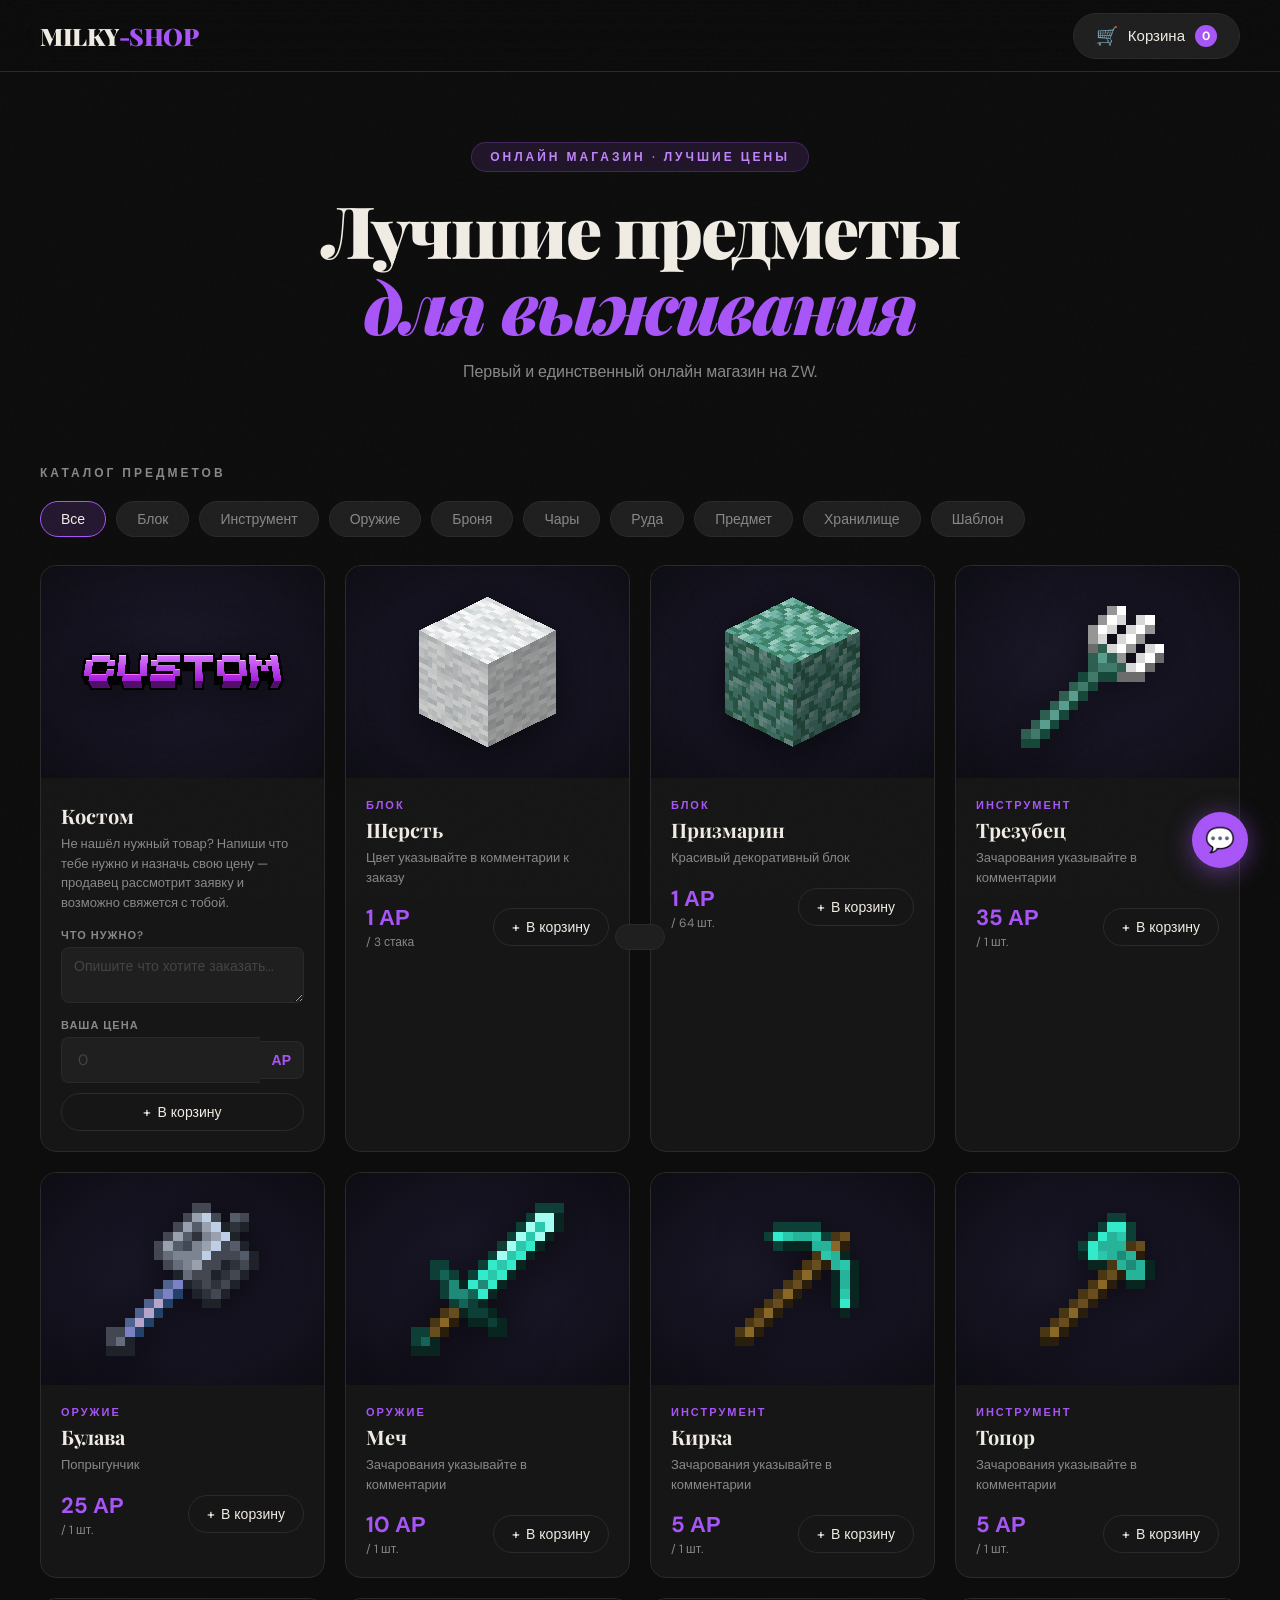
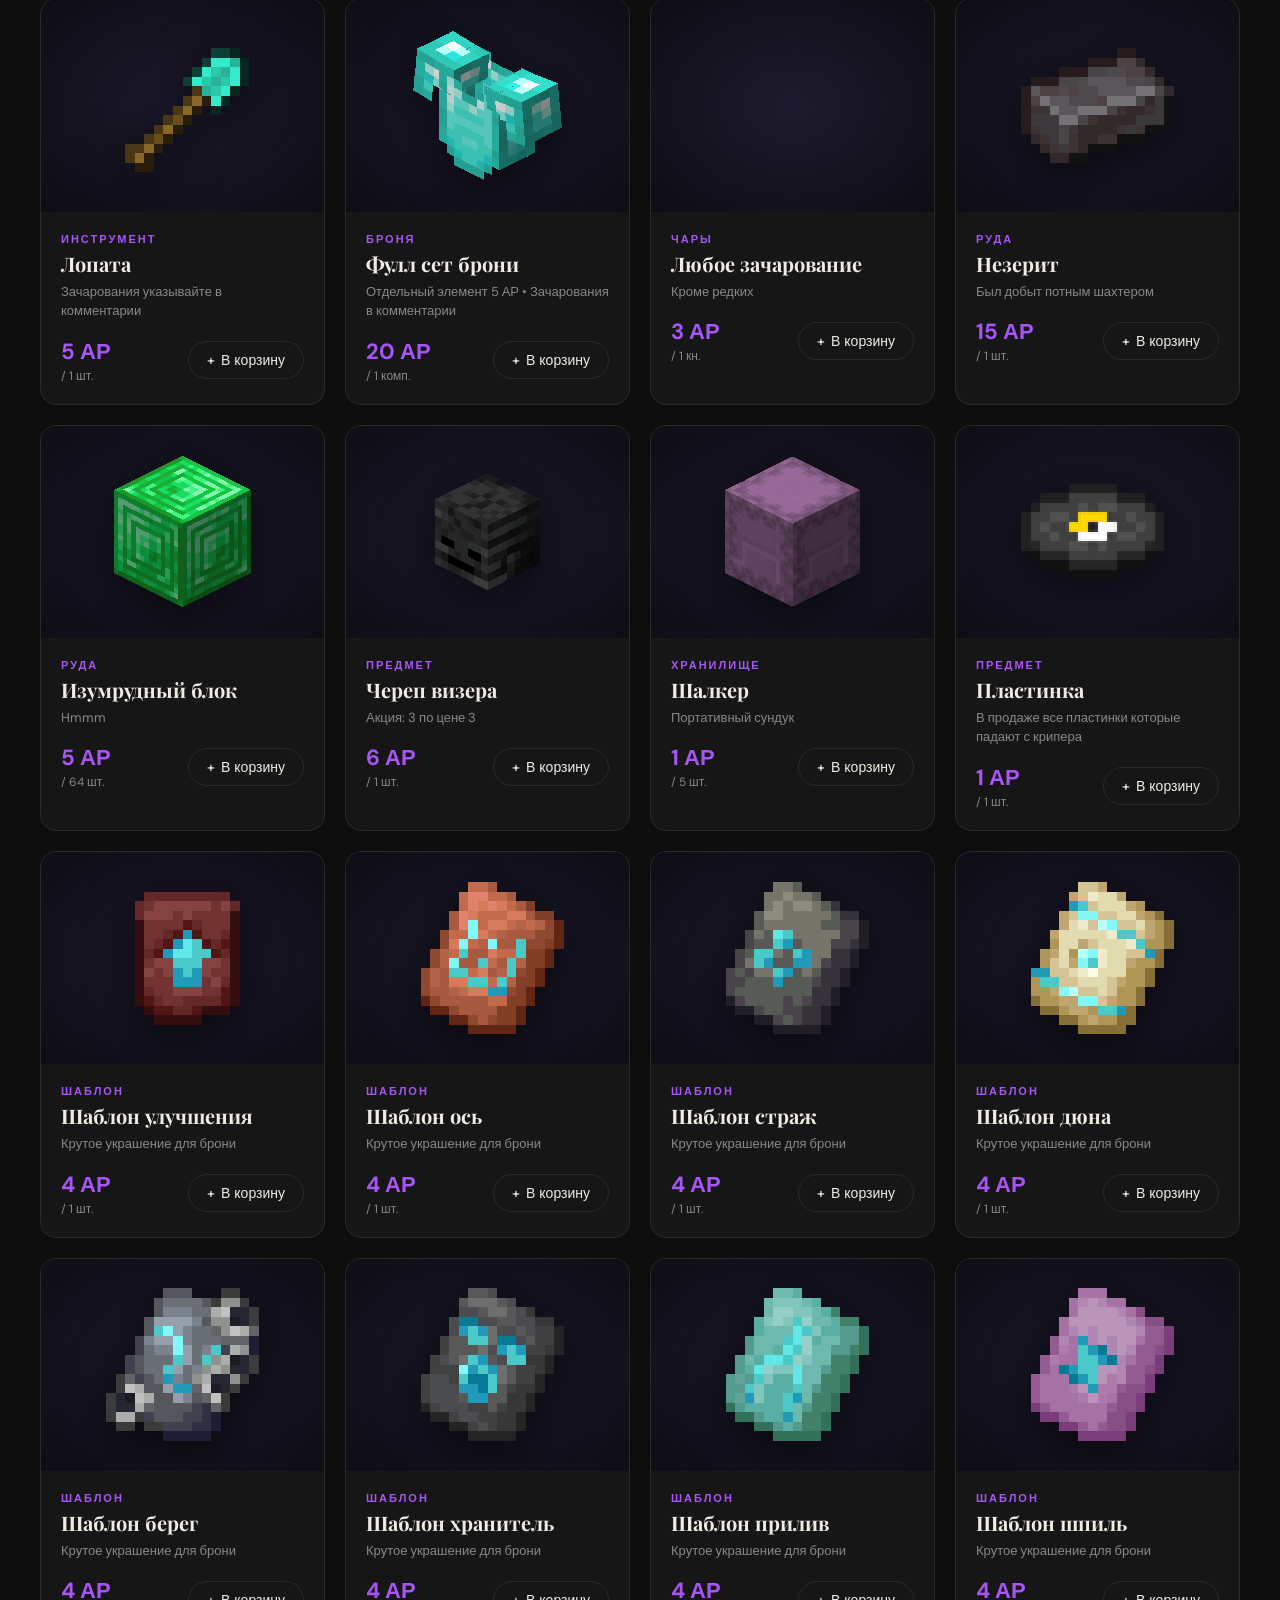
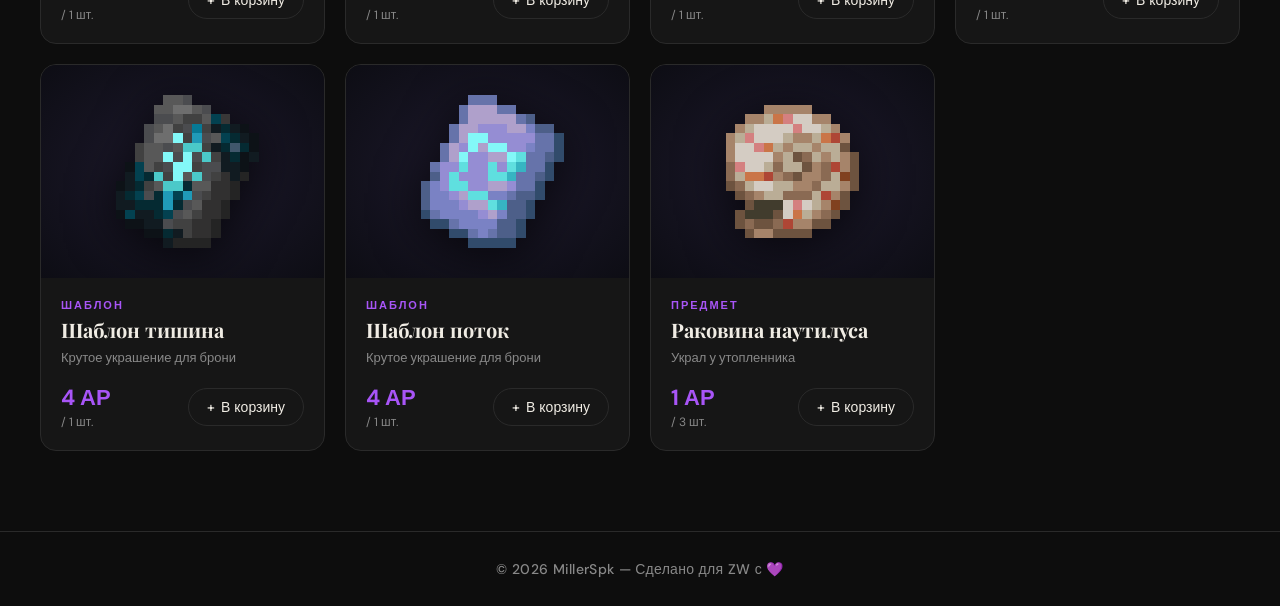
==== commit 69cbe4cc: "Add files via upload" ====
--- a/shop.html
+++ b/shop.html
@@ -6,674 +6,11 @@
   <title>MILKY-SHOP</title>
   <link rel="icon" type="image/svg+xml" href="data:image/svg+xml,%3Csvg xmlns='http://www.w3.org/2000/svg' viewBox='0 0 32 32'%3E%3Crect width='32' height='32' rx='6' fill='%230d0d0d'/%3E%3Ccircle cx='16' cy='16' r='10' fill='%239333ea'/%3E%3Ccircle cx='16' cy='16' r='6' fill='%23a855f7'/%3E%3Ccircle cx='16' cy='16' r='3' fill='%23c084fc'/%3E%3C/svg%3E" />
   <link href="https://fonts.googleapis.com/css2?family=Playfair+Display:wght@400;700;900&family=DM+Sans:wght@300;400;500;600&display=swap" rel="stylesheet"/>
-  <style>
-    :root {
-      --bg: #0d0d0d;
-      --surface: #161616;
-      --surface2: #1f1f1f;
-      --border: #2a2a2a;
-      --accent: #a855f7;
-      --accent2: #c084fc;
-      --text: #f0ece4;
-      --muted: #888;
-      --danger: #e05a5a;
-      --success: #4caf72;
-      --radius: 16px;
-    }
+  <link rel="stylesheet" href="style.css"/>
 
-    * { margin: 0; padding: 0; box-sizing: border-box; }
-
-    body {
-      background: var(--bg);
-      color: var(--text);
-      font-family: 'DM Sans', sans-serif;
-      min-height: 100vh;
-      overflow-x: hidden;
-    }
-
-    /* Grain overlay */
-    body::before {
-      content: '';
-      position: fixed;
-      inset: 0;
-      background-image: url("data:image/svg+xml,%3Csvg viewBox='0 0 256 256' xmlns='http://www.w3.org/2000/svg'%3E%3Cfilter id='noise'%3E%3CfeTurbulence type='fractalNoise' baseFrequency='0.9' numOctaves='4' stitchTiles='stitch'/%3E%3C/filter%3E%3Crect width='100%25' height='100%25' filter='url(%23noise)' opacity='0.035'/%3E%3C/svg%3E");
-      pointer-events: none;
-      z-index: 9999;
-      opacity: 0.4;
-    }
-
-    /* HEADER */
-    header {
-      position: sticky;
-      top: 0;
-      z-index: 100;
-      background: rgba(13,13,13,0.92);
-      backdrop-filter: blur(20px);
-      border-bottom: 1px solid var(--border);
-      padding: 0 40px;
-      height: 72px;
-      display: flex;
-      align-items: center;
-      justify-content: space-between;
-    }
-
-    .logo {
-      font-family: 'Playfair Display', serif;
-      font-size: 24px;
-      font-weight: 900;
-      letter-spacing: -0.5px;
-      color: var(--text);
-    }
-    .logo span { color: var(--accent); }
-
-    .cart-btn {
-      position: relative;
-      background: var(--surface2);
-      border: 1px solid var(--border);
-      color: var(--text);
-      padding: 10px 22px;
-      border-radius: 50px;
-      cursor: pointer;
-      font-family: 'DM Sans', sans-serif;
-      font-size: 15px;
-      font-weight: 500;
-      display: flex;
-      align-items: center;
-      gap: 10px;
-      transition: all 0.25s;
-    }
-    .cart-btn:hover {
-      background: var(--accent);
-      color: #fff;
-      border-color: var(--accent);
-      transform: translateY(-1px);
-      box-shadow: 0 4px 20px rgba(168,85,247,0.4);
-    }
-    .cart-icon { font-size: 18px; }
-    .cart-count {
-      background: var(--accent);
-      color: #fff;
-      border-radius: 50%;
-      width: 22px;
-      height: 22px;
-      font-size: 12px;
-      font-weight: 700;
-      display: flex;
-      align-items: center;
-      justify-content: center;
-      transition: all 0.3s;
-    }
-    .cart-btn:hover .cart-count {
-      background: rgba(255,255,255,0.25);
-      color: #fff;
-    }
-    .cart-count.bump { animation: bump 0.35s ease; }
-    @keyframes bump {
-      0% { transform: scale(1); }
-      50% { transform: scale(1.5); }
-      100% { transform: scale(1); }
-    }
-
-    /* HERO */
-    .hero {
-      padding: 70px 40px 40px;
-      text-align: center;
-    }
-    .hero-label {
-      display: inline-block;
-      background: rgba(168,85,247,0.12);
-      color: var(--accent2);
-      font-size: 12px;
-      font-weight: 600;
-      letter-spacing: 3px;
-      text-transform: uppercase;
-      padding: 6px 18px;
-      border-radius: 50px;
-      border: 1px solid rgba(168,85,247,0.25);
-      margin-bottom: 20px;
-    }
-    .hero h1 {
-      font-family: 'Playfair Display', serif;
-      font-size: clamp(36px, 6vw, 72px);
-      font-weight: 900;
-      line-height: 1.05;
-      letter-spacing: -2px;
-      margin-bottom: 16px;
-    }
-    .hero h1 em {
-      font-style: italic;
-      color: var(--accent);
-    }
-    .hero p {
-      color: var(--muted);
-      font-size: 16px;
-      max-width: 480px;
-      margin: 0 auto;
-      line-height: 1.6;
-    }
-
-    /* GRID */
-    .section-label {
-      padding: 40px 40px 20px;
-      font-size: 12px;
-      letter-spacing: 3px;
-      text-transform: uppercase;
-      color: var(--muted);
-      font-weight: 600;
-    }
-
-    .products-grid {
-      display: grid;
-      grid-template-columns: repeat(auto-fill, minmax(280px, 1fr));
-      gap: 20px;
-      padding: 0 40px 80px;
-    }
-
-    /* CARD */
-    .card {
-      background: var(--surface);
-      border: 1px solid var(--border);
-      border-radius: var(--radius);
-      overflow: hidden;
-      transition: all 0.3s cubic-bezier(0.34, 1.56, 0.64, 1);
-      cursor: default;
-    }
-    .card:hover {
-      transform: translateY(-6px);
-      border-color: rgba(168,85,247,0.35);
-      box-shadow: 0 20px 60px rgba(0,0,0,0.5), 0 0 0 1px rgba(168,85,247,0.1);
-    }
-    .card-img-placeholder {
-      width: 100%;
-      aspect-ratio: 4/3;
-      background: radial-gradient(ellipse at center, #1e1a2e 0%, #0d0d14 100%);
-      display: flex;
-      align-items: center;
-      justify-content: center;
-      font-size: 52px;
-      transition: transform 0.4s;
-      overflow: hidden;
-      position: relative;
-    }
-    .card-img-placeholder img {
-      width: 72%;
-      height: 72%;
-      object-fit: contain;
-      display: block;
-      transition: transform 0.4s;
-      image-rendering: pixelated;
-      filter: drop-shadow(0 8px 24px rgba(0,0,0,0.7));
-    }
-    .card:hover .card-img-placeholder img { transform: scale(1.1) translateY(-4px); }
-    .card:hover .card-img-placeholder { transform: scale(1.0); }
-
-    .card-body { padding: 20px; }
-    .card-tag {
-      font-size: 11px;
-      letter-spacing: 2px;
-      text-transform: uppercase;
-      color: var(--accent);
-      font-weight: 600;
-      margin-bottom: 6px;
-    }
-    .card-name {
-      font-family: 'Playfair Display', serif;
-      font-size: 20px;
-      font-weight: 700;
-      margin-bottom: 6px;
-      line-height: 1.2;
-    }
-    .card-desc {
-      font-size: 13px;
-      color: var(--muted);
-      line-height: 1.5;
-      margin-bottom: 16px;
-    }
-    .card-footer {
-      display: flex;
-      align-items: center;
-      justify-content: space-between;
-    }
-    .card-price {
-      font-size: 22px;
-      font-weight: 700;
-      color: var(--accent);
-    }
-    .card-price span {
-      font-size: 13px;
-      color: var(--muted);
-      font-weight: 400;
-    }
-    .add-btn {
-      background: transparent;
-      border: 1.5px solid var(--border);
-      color: var(--text);
-      padding: 9px 18px;
-      border-radius: 50px;
-      cursor: pointer;
-      font-family: 'DM Sans', sans-serif;
-      font-size: 14px;
-      font-weight: 500;
-      transition: all 0.25s;
-      display: flex;
-      align-items: center;
-      gap: 6px;
-    }
-    .add-btn:hover {
-      background: var(--accent);
-      border-color: var(--accent);
-      color: #fff;
-      transform: scale(1.03);
-      box-shadow: 0 4px 16px rgba(168,85,247,0.4);
-    }
-    .add-btn.added {
-      background: rgba(76,175,114,0.15);
-      border-color: var(--success);
-      color: var(--success);
-    }
-
-    /* MODAL OVERLAY */
-    .overlay {
-      position: fixed;
-      inset: 0;
-      background: rgba(0,0,0,0.75);
-      backdrop-filter: blur(8px);
-      z-index: 200;
-      display: flex;
-      align-items: center;
-      justify-content: center;
-      opacity: 0;
-      pointer-events: none;
-      transition: opacity 0.3s;
-    }
-    .overlay.open { opacity: 1; pointer-events: all; }
-
-    .modal {
-      background: var(--surface);
-      border: 1px solid var(--border);
-      border-radius: 24px;
-      width: 90%;
-      max-width: 540px;
-      max-height: 90vh;
-      overflow-y: auto;
-      padding: 36px;
-      transform: translateY(30px) scale(0.97);
-      transition: transform 0.35s cubic-bezier(0.34, 1.56, 0.64, 1);
-      position: relative;
-    }
-    .overlay.open .modal { transform: translateY(0) scale(1); }
-
-    .modal-close {
-      position: absolute;
-      top: 20px; right: 20px;
-      background: var(--surface2);
-      border: 1px solid var(--border);
-      color: var(--muted);
-      width: 36px; height: 36px;
-      border-radius: 50%;
-      cursor: pointer;
-      font-size: 18px;
-      display: flex;
-      align-items: center;
-      justify-content: center;
-      transition: all 0.2s;
-    }
-    .modal-close:hover { color: var(--text); background: var(--border); }
-
-    .modal h2 {
-      font-family: 'Playfair Display', serif;
-      font-size: 28px;
-      font-weight: 700;
-      margin-bottom: 28px;
-    }
-
-    /* CART ITEMS */
-    .cart-items { margin-bottom: 20px; }
-    .cart-item {
-      display: flex;
-      align-items: center;
-      gap: 14px;
-      padding: 12px 0;
-      border-bottom: 1px solid var(--border);
-    }
-    .cart-item-emoji { font-size: 28px; width: 40px; text-align: center; }
-    .cart-item-info { flex: 1; }
-    .cart-item-name { font-weight: 500; font-size: 15px; }
-    .cart-item-price { color: var(--muted); font-size: 13px; margin-top: 2px; }
-    .cart-item-qty { display: flex; align-items: center; gap: 8px; }
-    .qty-btn {
-      background: var(--surface2);
-      border: 1px solid var(--border);
-      color: var(--text);
-      width: 28px; height: 28px;
-      border-radius: 50%;
-      cursor: pointer;
-      font-size: 16px;
-      display: flex;
-      align-items: center;
-      justify-content: center;
-      transition: all 0.2s;
-    }
-    .qty-btn:hover { background: var(--accent); color: #fff; border-color: var(--accent); }
-    .qty-num { min-width: 20px; text-align: center; font-weight: 600; }
-    .cart-item-total { font-weight: 600; min-width: 70px; text-align: right; color: var(--accent); }
-
-    .cart-empty {
-      text-align: center;
-      padding: 40px 0;
-      color: var(--muted);
-    }
-    .cart-empty-icon { font-size: 48px; margin-bottom: 12px; }
-
-    .cart-total-row {
-      display: flex;
-      justify-content: space-between;
-      align-items: center;
-      padding: 16px 0;
-      border-top: 1px solid var(--border);
-      margin-top: 4px;
-      font-size: 18px;
-      font-weight: 700;
-    }
-    .cart-total-row .total-price { color: var(--accent); font-size: 22px; }
-
-    .checkout-btn {
-      width: 100%;
-      background: var(--accent);
-      color: #fff;
-      border: none;
-      padding: 15px;
-      border-radius: 12px;
-      font-family: 'DM Sans', sans-serif;
-      font-size: 16px;
-      font-weight: 700;
-      cursor: pointer;
-      margin-top: 16px;
-      transition: all 0.25s;
-      letter-spacing: 0.3px;
-      box-shadow: 0 4px 20px rgba(168,85,247,0.3);
-    }
-    .checkout-btn:hover { background: var(--accent2); transform: translateY(-2px); box-shadow: 0 8px 28px rgba(168,85,247,0.45); }
-    .checkout-btn:disabled { background: var(--border); color: var(--muted); cursor: not-allowed; transform: none; box-shadow: none; }
-
-    /* CHECKOUT FORM */
-    .form-group { margin-bottom: 18px; }
-    label {
-      display: block;
-      font-size: 13px;
-      font-weight: 600;
-      letter-spacing: 0.5px;
-      color: var(--muted);
-      margin-bottom: 8px;
-      text-transform: uppercase;
-    }
-    input[type="text"], textarea {
-      width: 100%;
-      background: var(--surface2);
-      border: 1.5px solid var(--border);
-      color: var(--text);
-      padding: 12px 16px;
-      border-radius: 10px;
-      font-family: 'DM Sans', sans-serif;
-      font-size: 15px;
-      transition: border-color 0.2s;
-      outline: none;
-      resize: vertical;
-    }
-    input[type="text"]:focus, textarea:focus {
-      border-color: var(--accent);
-      box-shadow: 0 0 0 3px rgba(168,85,247,0.12);
-    }
-    input[type="text"]::placeholder, textarea::placeholder { color: #444; }
-
-    .delivery-toggle {
-      display: flex;
-      align-items: center;
-      gap: 12px;
-      padding: 14px 16px;
-      background: var(--surface2);
-      border: 1.5px solid var(--border);
-      border-radius: 10px;
-      cursor: pointer;
-      transition: border-color 0.2s;
-    }
-    .delivery-toggle:hover { border-color: rgba(168,85,247,0.3); }
-    .delivery-toggle input[type="checkbox"] { display: none; }
-    .toggle-box {
-      width: 22px; height: 22px;
-      border: 2px solid var(--border);
-      border-radius: 6px;
-      display: flex;
-      align-items: center;
-      justify-content: center;
-      transition: all 0.2s;
-      flex-shrink: 0;
-    }
-    .toggle-box.checked { background: var(--accent); border-color: var(--accent); box-shadow: 0 0 10px rgba(168,85,247,0.4); }
-    .toggle-check { color: #fff; font-size: 14px; font-weight: 900; opacity: 0; transition: opacity 0.15s; }
-    .toggle-box.checked .toggle-check { opacity: 1; }
-    .toggle-text { font-size: 15px; font-weight: 500; }
-    .toggle-subtext { font-size: 12px; color: var(--muted); margin-top: 1px; }
-
-    .address-field {
-      overflow: hidden;
-      max-height: 0;
-      opacity: 0;
-      transition: max-height 0.5s ease, opacity 0.3s ease, margin 0.3s ease;
-      margin-top: 0;
-    }
-    .address-field.visible { max-height: 260px; opacity: 1; margin-top: 12px; }
-
-    .world-select { display: flex; gap: 8px; margin-top: 12px; }
-    .world-btn {
-      flex: 1;
-      background: var(--surface);
-      border: 1.5px solid var(--border);
-      color: var(--muted);
-      padding: 10px 6px;
-      border-radius: 10px;
-      cursor: pointer;
-      font-family: 'DM Sans', sans-serif;
-      font-size: 13px;
-      font-weight: 500;
-      text-align: center;
-      transition: all 0.2s;
-      line-height: 1.4;
-    }
-    .world-btn:hover { border-color: rgba(168,85,247,0.4); color: var(--text); }
-    .world-btn.selected { background: rgba(168,85,247,0.12); border-color: var(--accent); color: var(--text); }
-    .world-btn .world-icon { display: block; font-size: 20px; margin-bottom: 4px; }
-    .world-label {
-      display: block;
-      font-size: 11px;
-      letter-spacing: 0.5px;
-      color: var(--muted);
-      margin-top: 10px;
-      margin-bottom: 6px;
-      text-transform: uppercase;
-      font-weight: 600;
-    }
-
-    .order-summary {
-      background: var(--surface2);
-      border-radius: 12px;
-      padding: 16px;
-      margin-bottom: 20px;
-    }
-    .order-summary-title {
-      font-size: 12px;
-      letter-spacing: 2px;
-      text-transform: uppercase;
-      color: var(--muted);
-      font-weight: 600;
-      margin-bottom: 12px;
-    }
-    .summary-item {
-      display: flex;
-      justify-content: space-between;
-      font-size: 14px;
-      padding: 4px 0;
-      color: var(--muted);
-    }
-    .summary-item .item-name { color: var(--text); }
-    .summary-total {
-      display: flex;
-      justify-content: space-between;
-      font-weight: 700;
-      font-size: 16px;
-      padding-top: 12px;
-      margin-top: 8px;
-      border-top: 1px solid var(--border);
-    }
-    .summary-total .total-amt { color: var(--accent); font-size: 22px; }
-
-    .back-btn {
-      background: transparent;
-      border: 1.5px solid var(--border);
-      color: var(--muted);
-      padding: 10px 18px;
-      border-radius: 10px;
-      cursor: pointer;
-      font-family: 'DM Sans', sans-serif;
-      font-size: 14px;
-      font-weight: 500;
-      transition: all 0.2s;
-      margin-bottom: 20px;
-      display: flex;
-      align-items: center;
-      gap: 6px;
-    }
-    .back-btn:hover { border-color: var(--text); color: var(--text); }
-
-    /* SUCCESS */
-    .success-screen { text-align: center; padding: 20px 0; }
-    .success-icon {
-      font-size: 64px;
-      margin-bottom: 20px;
-      animation: popIn 0.5s cubic-bezier(0.34, 1.56, 0.64, 1);
-    }
-    @keyframes popIn { 0%{transform:scale(0);opacity:0} 100%{transform:scale(1);opacity:1} }
-    .success-screen h2 { font-family: 'Playfair Display', serif; font-size: 30px; margin-bottom: 12px; }
-    .success-screen p { color: var(--muted); line-height: 1.6; margin-bottom: 28px; }
-    .close-success-btn {
-      background: var(--accent);
-      color: #fff;
-      border: none;
-      padding: 14px 40px;
-      border-radius: 12px;
-      font-family: 'DM Sans', sans-serif;
-      font-size: 16px;
-      font-weight: 700;
-      cursor: pointer;
-      transition: all 0.25s;
-      box-shadow: 0 4px 20px rgba(168,85,247,0.3);
-    }
-    .close-success-btn:hover { background: var(--accent2); transform: translateY(-2px); }
-
-    /* ERROR */
-    .error-banner {
-      background: rgba(224,90,90,0.15);
-      border: 1px solid rgba(224,90,90,0.4);
-      color: #e05a5a;
-      padding: 12px 16px;
-      border-radius: 10px;
-      font-size: 14px;
-      margin-top: 12px;
-      display: none;
-    }
-    .error-banner.show { display: block; }
-
-    /* Spinner */
-    .spinner {
-      display: inline-block;
-      width: 18px; height: 18px;
-      border: 2.5px solid rgba(255,255,255,0.2);
-      border-top-color: #fff;
-      border-radius: 50%;
-      animation: spin 0.7s linear infinite;
-      vertical-align: middle;
-      margin-right: 6px;
-    }
-    @keyframes spin { to { transform: rotate(360deg); } }
-
-    /* Toast */
-    .toast {
-      position: fixed;
-      bottom: 30px;
-      left: 50%;
-      transform: translateX(-50%) translateY(80px);
-      background: var(--surface2);
-      border: 1px solid var(--border);
-      color: var(--text);
-      padding: 12px 24px;
-      border-radius: 50px;
-      font-size: 14px;
-      font-weight: 500;
-      z-index: 1000;
-      transition: transform 0.4s cubic-bezier(0.34, 1.56, 0.64, 1);
-      white-space: nowrap;
-    }
-    .toast.show { transform: translateX(-50%) translateY(0); }
-
-    @media (max-width: 600px) {
-      header { padding: 0 20px; }
-      .hero { padding: 50px 20px 30px; }
-      .section-label { padding: 24px 20px 12px; }
-      .products-grid { padding: 0 20px 60px; gap: 14px; }
-      .modal { padding: 24px 20px; }
-    }
-
-    /* FOOTER */
-    .site-footer {
-      text-align: center;
-      padding: 28px 40px;
-      border-top: 1px solid var(--border);
-      color: var(--muted);
-      font-size: 14px;
-      font-weight: 500;
-      letter-spacing: 0.3px;
-    }
-    .site-footer span { color: var(--accent); }
-
-    /* CATEGORY FILTER */
-    .categories {
-      display: flex;
-      gap: 10px;
-      padding: 0 40px 28px;
-      flex-wrap: wrap;
-    }
-    .cat-btn {
-      background: var(--surface2);
-      border: 1.5px solid var(--border);
-      color: var(--muted);
-      padding: 8px 20px;
-      border-radius: 50px;
-      cursor: pointer;
-      font-family: 'DM Sans', sans-serif;
-      font-size: 14px;
-      font-weight: 500;
-      transition: all 0.2s;
-      white-space: nowrap;
-    }
-    .cat-btn:hover { border-color: rgba(168,85,247,0.4); color: var(--text); }
-    .cat-btn.active {
-      background: rgba(168,85,247,0.15);
-      border-color: var(--accent);
-      color: var(--text);
-    }
-
-    /* UNIT label under price */
-    .card-unit {
-      font-size: 12px;
-      color: var(--muted);
-      font-weight: 400;
-      margin-top: 2px;
-    }
-  </style>
 </head>
 <body>
 
-<!-- HEADER -->
 <header>
   <div class="logo">MILKY<span>-SHOP</span></div>
   <button class="cart-btn" onclick="openCart()">
@@ -683,19 +20,16 @@
   </button>
 </header>
 
-<!-- HERO -->
 <div class="hero">
   <div class="hero-label">Онлайн магазин · Лучшие цены</div>
   <h1>Лучшие предметы<br/><em>для выживания</em></h1>
   <p>Первый и единственный онлайн магазин на ZW.</p>
 </div>
 
-<!-- PRODUCTS -->
 <div class="section-label">Каталог предметов</div>
 <div class="categories" id="categoryBar"></div>
 <div class="products-grid" id="productsGrid"></div>
 
-<!-- CART MODAL -->
 <div class="overlay" id="cartOverlay" onclick="handleOverlayClick(event)">
   <div class="modal" id="cartModal">
     <button class="modal-close" onclick="closeCart()">✕</button>
@@ -703,326 +37,36 @@
   </div>
 </div>
 
-<!-- TOAST -->
 <div class="toast" id="toast"><span id="toastText"></span></div>
 
-<script>
-  // ===================== CONFIG =====================
-  const WORKER_URL = 'https://milky-shop.kirilldrobysevskij78.workers.dev';
-  // ==================================================
+<script src="script.js" defer></script>
 
-  const products = [
-    { id:1,  name:'Шерсть',              price:1,  unit:'3 стака',  img:'images/wool.png',        tag:'Блок',       desc:'Цвет указывайте в комментарии к заказу' },
-    { id:2,  name:'Призмарин',           price:2,  unit:'1 шт.',    img:'images/prismarine.gif',  tag:'Блок',       desc:'Красивый декоративный блок' },
-    { id:3,  name:'Трезубец',            price:35, unit:'1 шт.',    img:'images/trident.png',     tag:'Инструмент', desc:'Зачарования указывайте в комментарии' },
-    { id:4,  name:'Булава',              price:25, unit:'1 шт.',    img:'images/mace.png',        tag:'Оружие',     desc:'Попрыгунчик' },
-    { id:5,  name:'Меч',                 price:10, unit:'1 шт.',    img:'images/sword.png',       tag:'Оружие',     desc:'Зачарования указывайте в комментарии' },
-    { id:6,  name:'Кирка',               price:5,  unit:'1 шт.',    img:'images/pickaxe.png',     tag:'Инструмент', desc:'Зачарования указывайте в комментарии' },
-    { id:7,  name:'Топор',               price:5,  unit:'1 шт.',    img:'images/axe.png',         tag:'Инструмент', desc:'Зачарования указывайте в комментарии' },
-    { id:8,  name:'Лопата',              price:5,  unit:'1 шт.',    img:'images/shovel.png',      tag:'Инструмент', desc:'Зачарования указывайте в комментарии' },
-    { id:9,  name:'Фулл сет брони',      price:20, unit:'1 комп.',  img:'images/сhestplate.png',  tag:'Броня',      desc:'Отдельный элемент 5 АР • Зачарования в комментарии' },
-    { id:10, name:'Любое зачарование',   price:3,  unit:'1 кн.',    img:'images/book.gif',        tag:'Чары',       desc:'Кроме редких' },
-    { id:11, name:'Незерит',             price:15, unit:'1 шт.',    img:'images/netherite.png',   tag:'Руда',       desc:'Был добыт потным шахтером' },
-    { id:12, name:'Изумрудный блок',     price:5,  unit:'64 шт.',   img:'images/embl.png',        tag:'Руда',       desc:'Hmmm' },
-    { id:13, name:'Череп визера',        price:6,  unit:'1 шт.',    img:'images/skull.png',       tag:'Предмет',    desc:'Акция: 3 по цене 3' },
-    { id:14, name:'Шалкер',             price:1,  unit:'1 шт.',    img:'images/shulker.png',     tag:'Хранилище',  desc:'Портативный сундук' },
-    { id:15, name:'Пластинка',           price:1,  unit:'1 шт.',    img:'images/disc.png',        tag:'Предмет',    desc:'Пигстеп имба' },
-    { id:16, name:'Шаблон улучшения',           price:4,  unit:'1 шт.',    img:'images/temp.png',        tag:'Шаблон',    desc:'Крутое украшение для брони' },
-    { id:17, name:'Шаблон ось',           price:4,  unit:'1 шт.',    img:'images/temp2.png',        tag:'Шаблон',    desc:'Крутое украшение для брони' },
-    { id:18, name:'Шаблон страж',           price:4,  unit:'1 шт.',    img:'images/temp3.png',        tag:'Шаблон',    desc:'Крутое украшение для брони' },
-    { id:19, name:'Шаблон дюна',           price:4,  unit:'1 шт.',    img:'images/temp4.png',        tag:'Шаблон',    desc:'Крутое украшение для брони' },
-    { id:20, name:'Шаблон берег',           price:4,  unit:'1 шт.',    img:'images/temp5.png',        tag:'Шаблон',    desc:'Крутое украшение для брони' },
-    { id:21, name:'Шаблон хранитель',           price:4,  unit:'1 шт.',    img:'images/temp6.png',        tag:'Шаблон',    desc:'Крутое украшение для брони' },
-    { id:22, name:'Шаблон прилив',           price:4,  unit:'1 шт.',    img:'images/temp7.png',        tag:'Шаблон',    desc:'Крутое украшение для брони' },
-    { id:23, name:'Шаблон шпиль',           price:4,  unit:'1 шт.',    img:'images/temp8.png',        tag:'Шаблон',    desc:'Крутое украшение для брони' },
-    { id:24, name:'Шаблон тишина',           price:4,  unit:'1 шт.',    img:'images/temp9.png',        tag:'Шаблон',    desc:'Крутое украшение для брони' },
-    { id:25, name:'Шаблон поток',           price:4,  unit:'1 шт.',    img:'images/temp10.png',        tag:'Шаблон',    desc:'Крутое украшение для брони' },
-  ];
-
-  let cart = {};
-  const DELIVERY_COST = 5;
-
-  const fmt = n => n + ' АР';
-
-  let activeCategory = 'Все';
-
-  function getCategories() {
-    const tags = products.map(p => p.tag).filter(Boolean);
-    return ['Все', ...new Set(tags)];
-  }
-
-  function renderCategories() {
-    const bar = document.getElementById('categoryBar');
-    if (!bar) return;
-    bar.innerHTML = getCategories().map(cat =>
-      `<button class="cat-btn ${cat === activeCategory ? 'active' : ''}" onclick="setCategory('${cat}')">${cat}</button>`
-    ).join('');
-  }
-
-  function setCategory(cat) {
-    activeCategory = cat;
-    renderCategories();
-    renderProducts();
-  }
-
-  function renderProducts() {
-    const filtered = activeCategory === 'Все' ? products : products.filter(p => p.tag === activeCategory);
-    document.getElementById('productsGrid').innerHTML = filtered.map(p => `
-      <div class="card" id="card-${p.id}">
-        <div class="card-img-placeholder">
-          <img src="${p.img}" alt="${p.name}" onerror="this.style.display='none'" />
-        </div>
-        <div class="card-body">
-          <div class="card-tag">${p.tag}</div>
-          <div class="card-name">${p.name}</div>
-          <div class="card-desc">${p.desc}</div>
-          <div class="card-footer">
-            <div>
-              <div class="card-price">${fmt(p.price)} <span>АР</span></div>
-              <div class="card-unit">/ ${p.unit}</div>
-            </div>
-            <button class="add-btn" id="addbtn-${p.id}" onclick="addToCart(${p.id})">
-              <span>+</span> В корзину
-            </button>
-          </div>
-        </div>
-      </div>`).join('');
-  }
-
-  function addToCart(id) {
-    cart[id] = (cart[id] || 0) + 1;
-    updateCartCount();
-    const btn = document.getElementById('addbtn-' + id);
-    btn.classList.add('added');
-    btn.innerHTML = '<span>✓</span> Добавлено';
-    setTimeout(() => { btn.classList.remove('added'); btn.innerHTML = '<span>+</span> В корзину'; }, 1500);
-    showToast('✅ Товар добавлен в корзину');
-  }
-
-  function updateCartCount() {
-    const total = Object.values(cart).reduce((a,b) => a+b, 0);
-    const el = document.getElementById('cartCount');
-    el.textContent = total;
-    el.classList.add('bump');
-    setTimeout(() => el.classList.remove('bump'), 350);
-  }
-
-  function cartSubtotal() {
-    return Object.entries(cart).reduce((sum, [id, qty]) => {
-      return sum + products.find(x => x.id == id).price * qty;
-    }, 0);
-  }
-
-  function cartTotal(withDelivery) {
-    return cartSubtotal() + (withDelivery ? DELIVERY_COST : 0);
-  }
-
-  function openCart() {
-    document.getElementById('cartOverlay').classList.add('open');
-    renderCartScreen();
-  }
-  function closeCart() {
-    document.getElementById('cartOverlay').classList.remove('open');
-    deliveryEnabled = false;
-  }
-  function handleOverlayClick(e) {
-    if (e.target === document.getElementById('cartOverlay')) closeCart();
-  }
-
-  function renderCartScreen() {
-    const screen = document.getElementById('cartScreen');
-    const items = Object.entries(cart).filter(([,q]) => q > 0);
-    if (!items.length) {
-      screen.innerHTML = `<h2>🛒 Корзина</h2><div class="cart-empty"><div class="cart-empty-icon">🛍️</div><div>Корзина пуста</div></div>`;
-      return;
-    }
-    const itemsHTML = items.map(([id, qty]) => {
-      const p = products.find(x => x.id == id);
-      return `<div class="cart-item">
-        <div class="cart-item-info">
-          <div class="cart-item-name">${p.name}</div>
-          <div class="cart-item-price">${fmt(p.price)} / ${p.unit}</div>
-        </div>
-        <div class="cart-item-qty">
-          <button class="qty-btn" onclick="changeQty(${id},-1)">−</button>
-          <span class="qty-num">${qty}</span>
-          <button class="qty-btn" onclick="changeQty(${id},1)">+</button>
-        </div>
-        <div class="cart-item-total">${fmt(p.price * qty)}</div>
-      </div>`;
-    }).join('');
-    screen.innerHTML = `
-      <h2>🛒 Корзина</h2>
-      <div class="cart-items">${itemsHTML}</div>
-      <div class="cart-total-row">
-        <span>Итого</span>
-        <span class="total-price">${fmt(cartTotal(false))}</span>
-      </div>
-      <button class="checkout-btn" onclick="openCheckout()">Оформить заказ →</button>`;
-  }
-
-  function changeQty(id, delta) {
-    cart[id] = Math.max(0, (cart[id] || 0) + delta);
-    if (!cart[id]) delete cart[id];
-    updateCartCount();
-    renderCartScreen();
-  }
-
-  function openCheckout() {
-    const items = Object.entries(cart).filter(([,q]) => q > 0);
-    if (!items.length) return;
-    const summaryItems = items.map(([id, qty]) => {
-      const p = products.find(x => x.id == id);
-      return `<div class="summary-item"><span class="item-name">${p.name} × ${qty}</span><span>${fmt(p.price * qty)}</span></div>`;
-    }).join('');
-    document.getElementById('cartScreen').innerHTML = `
-      <button class="back-btn" onclick="renderCartScreen()">← Назад к корзине</button>
-      <h2>📋 Оформление</h2>
-      <div class="order-summary">
-        <div class="order-summary-title">Ваш заказ</div>
-        ${summaryItems}
-        <div class="summary-item" id="deliverySummaryRow" style="display:none">
-          <span class="item-name">🚚 Доставка</span><span>${fmt(DELIVERY_COST)}</span>
-        </div>
-        <div class="summary-total">
-          <span>Итого</span>
-          <span class="total-amt" id="checkoutTotal">${fmt(cartTotal(false))}</span>
-        </div>
-      </div>
-      <div class="form-group">
-        <label>Никнейм игрока</label>
-        <input type="text" id="buyerName" placeholder="Steve_Pro228" />
-      </div>
-      <div class="form-group">
-        <label>Способ получения</label>
-        <div class="delivery-toggle" onclick="toggleDelivery()">
-          <input type="checkbox" id="deliveryCheck" />
-          <div class="toggle-box" id="toggleBox"><span class="toggle-check">✓</span></div>
-          <div>
-            <div class="toggle-text">🚚 Нужна доставка (+${fmt(DELIVERY_COST)})</div>
-            <div class="toggle-subtext">Без доставки — продавец ждёт на спавне</div>
-          </div>
-        </div>
-        <div class="address-field" id="addressField">
-          <input type="text" id="buyerAddress" placeholder="X: 100, Y: 64, Z: -200" />
-          <span class="world-label">Мир доставки</span>
-          <div class="world-select">
-            <button type="button" class="world-btn selected" id="world-overworld" onclick="selectWorld('Обычный мир')">
-              <span class="world-icon">🌍</span>Обычный мир
-            </button>
-            <button type="button" class="world-btn" id="world-nether" onclick="selectWorld('Незер')">
-              <span class="world-icon">🔥</span>Незер
-            </button>
-            <button type="button" class="world-btn" id="world-end" onclick="selectWorld('Энд')">
-              <span class="world-icon">🌑</span>Энд
-            </button>
-          </div>
-        </div>
-      </div>
-      <div class="form-group">
-        <label>Комментарий к заказу</label>
-        <textarea id="orderComment" rows="3" placeholder="Необязательно — уточните детали, пожелания..."></textarea>
-      </div>
-      <button class="checkout-btn" onclick="submitOrder()">Завершить оформление ✓</button>
-      <div class="error-banner" id="errorBanner"></div>`;
-  }
-
-  let deliveryEnabled = false;
-  let selectedWorld = 'Обычный мир';
-
-  function selectWorld(world) {
-    selectedWorld = world;
-    const map = { 'Обычный мир': 'world-overworld', 'Незер': 'world-nether', 'Энд': 'world-end' };
-    document.querySelectorAll('.world-btn').forEach(b => b.classList.remove('selected'));
-    const el = document.getElementById(map[world]);
-    if (el) el.classList.add('selected');
-  }
-
-  function toggleDelivery() {
-    deliveryEnabled = !deliveryEnabled;
-    document.getElementById('toggleBox').classList.toggle('checked', deliveryEnabled);
-    document.getElementById('deliveryCheck').checked = deliveryEnabled;
-    document.getElementById('addressField').classList.toggle('visible', deliveryEnabled);
-    const row = document.getElementById('deliverySummaryRow');
-    if (row) row.style.display = deliveryEnabled ? 'flex' : 'none';
-    const el = document.getElementById('checkoutTotal');
-    if (el) el.textContent = fmt(cartTotal(deliveryEnabled));
-  }
-
-  async function submitOrder() {
-    const name    = document.getElementById('buyerName').value.trim();
-    const comment = document.getElementById('orderComment').value.trim();
-    const coords  = deliveryEnabled ? document.getElementById('buyerAddress').value.trim() : '';
-    const errEl   = document.getElementById('errorBanner');
-    errEl.classList.remove('show');
-    if (!name)   { errEl.textContent = '⚠️ Введите ваш никнейм'; errEl.classList.add('show'); return; }
-    if (deliveryEnabled && !coords) { errEl.textContent = '⚠️ Укажите координаты для доставки'; errEl.classList.add('show'); return; }
-
-    const btn = document.querySelector('.checkout-btn');
-    btn.disabled = true;
-    btn.innerHTML = '<span class="spinner"></span> Отправляем...';
-
-    const items = Object.entries(cart).filter(([,q]) => q > 0);
-    const lines = items.map(([id, qty]) => {
-      const p = products.find(x => x.id == id);
-      return `- ${p.name} x${qty} — ${fmt(p.price * qty)}`;
-    }).join('\n');
-
-    let msg = `MILKY-SHOP — Новый заказ\n`;
-    msg += `----------------------------\n`;
-    msg += `Никнейм: ${name}\n`;
-    if (deliveryEnabled) {
-      msg += `Получение: доставка\n`;
-      msg += `Мир: ${selectedWorld}\n`;
-      msg += `Координаты: ${coords}\n`;
-    } else {
-      msg += `Получение: самовывоз (спавн)\n`;
-    }
-    msg += `----------------------------\n`;
-    msg += `Товары:\n${lines}\n`;
-    if (deliveryEnabled) msg += `Доставка: ${fmt(DELIVERY_COST)}\n`;
-    msg += `----------------------------\n`;
-    if (comment) msg += `Комментарий: ${comment}\n`;
-    msg += `Итого: ${fmt(cartTotal(deliveryEnabled))}`;
-
-    try {
-      const res = await fetch(WORKER_URL, {
-        method: 'POST',
-        headers: { 'Content-Type': 'application/json' },
-        body: JSON.stringify({ text: msg })
-      });
-      const data = await res.json();
-      if (!data.ok) throw new Error(data.error || 'Ошибка сервера');
-      cart = {}; deliveryEnabled = false; updateCartCount();
-      document.getElementById('cartScreen').innerHTML = `
-        <div class="success-screen">
-          <div class="success-icon">🎉</div>
-          <h2>Заказ принят!</h2>
-          <p>Спасибо, ${name}! Ваш заказ отправлен продавцу.<br/>Ожидайте на сервере 💜</p>
-          <button class="close-success-btn" onclick="closeCart()">Закрыть</button>
-        </div>`;
-    } catch(e) {
-      btn.disabled = false;
-      btn.innerHTML = 'Завершить оформление ✓';
-      errEl.textContent = `❌ Ошибка отправки: ${e.message}`;
-      errEl.classList.add('show');
-    }
-  }
-
-  function showToast(text) {
-    const t = document.getElementById('toast');
-    document.getElementById('toastText').textContent = text;
-    t.classList.add('show');
-    setTimeout(() => t.classList.remove('show'), 2500);
-  }
-
-  renderCategories();
-  renderProducts();
-</script>
-<!-- FOOTER -->
 <footer class="site-footer">
   © 2026 MillerSpk — Сделано для ZW с <span>💜</span>
 </footer>
 
+<button class="feedback-btn" id="feedbackBtn" onclick="toggleFeedback()" title="Написать нам">💬</button>
+
+<div class="feedback-popup" id="feedbackPopup">
+  <div id="feedbackContent">
+    <h3>Обратная связь</h3>
+    <p>Жалоба, идея или отзыв — нам важно всё</p>
+    <div class="feedback-types">
+      <button class="feedback-type-btn active" id="ft-review" onclick="setFeedbackType('Отзыв')">
+        <span class="ft-icon">⭐</span>Отзыв
+      </button>
+      <button class="feedback-type-btn" id="ft-idea" onclick="setFeedbackType('Идея')">
+        <span class="ft-icon">💡</span>Идея
+      </button>
+      <button class="feedback-type-btn" id="ft-complaint" onclick="setFeedbackType('Жалоба')">
+        <span class="ft-icon">⚠️</span>Жалоба
+      </button>
+    </div>
+    <input type="text" id="feedbackNick" placeholder="Ваш никнейм..." style="margin-bottom:8px" />
+    <textarea class="feedback-textarea" id="feedbackText" placeholder="Напишите ваше сообщение..."></textarea>
+    <button class="feedback-send-btn" id="feedbackSendBtn" onclick="sendFeedback()">Отправить</button>
+  </div>
+</div>
+
 </body>
-</html>
+</html>
--- a/style.css
+++ b/style.css
@@ -0,0 +1,835 @@
+    :root {
+      --bg: #0d0d0d;
+      --surface: #161616;
+      --surface2: #1f1f1f;
+      --border: #2a2a2a;
+      --accent: #a855f7;
+      --accent2: #c084fc;
+      --text: #f0ece4;
+      --muted: #888;
+      --danger: #e05a5a;
+      --success: #4caf72;
+      --radius: 16px;
+    }
+
+    * { margin: 0; padding: 0; box-sizing: border-box; }
+
+    body {
+      background: var(--bg);
+      color: var(--text);
+      font-family: 'DM Sans', sans-serif;
+      min-height: 100vh;
+      overflow-x: hidden;
+    }
+
+    body::before {
+      content: '';
+      position: fixed;
+      inset: 0;
+      background-image: url("data:image/svg+xml,%3Csvg viewBox='0 0 256 256' xmlns='http://www.w3.org/2000/svg'%3E%3Cfilter id='noise'%3E%3CfeTurbulence type='fractalNoise' baseFrequency='0.9' numOctaves='4' stitchTiles='stitch'/%3E%3C/filter%3E%3Crect width='100%25' height='100%25' filter='url(%23noise)' opacity='0.035'/%3E%3C/svg%3E");
+      pointer-events: none;
+      z-index: 9999;
+      opacity: 0.4;
+    }
+
+    header {
+      position: sticky;
+      top: 0;
+      z-index: 100;
+      background: rgba(13,13,13,0.92);
+      backdrop-filter: blur(20px);
+      border-bottom: 1px solid var(--border);
+      padding: 0 40px;
+      height: 72px;
+      display: flex;
+      align-items: center;
+      justify-content: space-between;
+    }
+
+    .logo {
+      font-family: 'Playfair Display', serif;
+      font-size: 24px;
+      font-weight: 900;
+      letter-spacing: -0.5px;
+      color: var(--text);
+    }
+    .logo span { color: var(--accent); }
+
+    .cart-btn {
+      position: relative;
+      background: var(--surface2);
+      border: 1px solid var(--border);
+      color: var(--text);
+      padding: 10px 22px;
+      border-radius: 50px;
+      cursor: pointer;
+      font-family: 'DM Sans', sans-serif;
+      font-size: 15px;
+      font-weight: 500;
+      display: flex;
+      align-items: center;
+      gap: 10px;
+      transition: all 0.25s;
+    }
+    .cart-btn:hover {
+      background: var(--accent);
+      color: #fff;
+      border-color: var(--accent);
+      transform: translateY(-1px);
+      box-shadow: 0 4px 20px rgba(168,85,247,0.4);
+    }
+    .cart-icon { font-size: 18px; }
+    .cart-count {
+      background: var(--accent);
+      color: #fff;
+      border-radius: 50%;
+      width: 22px;
+      height: 22px;
+      font-size: 12px;
+      font-weight: 700;
+      display: flex;
+      align-items: center;
+      justify-content: center;
+      transition: all 0.3s;
+    }
+    .cart-btn:hover .cart-count {
+      background: rgba(255,255,255,0.25);
+      color: #fff;
+    }
+    .cart-count.bump { animation: bump 0.35s ease; }
+    @keyframes bump {
+      0% { transform: scale(1); }
+      50% { transform: scale(1.5); }
+      100% { transform: scale(1); }
+    }
+
+    .hero {
+      padding: 70px 40px 40px;
+      text-align: center;
+    }
+    .hero-label {
+      display: inline-block;
+      background: rgba(168,85,247,0.12);
+      color: var(--accent2);
+      font-size: 12px;
+      font-weight: 600;
+      letter-spacing: 3px;
+      text-transform: uppercase;
+      padding: 6px 18px;
+      border-radius: 50px;
+      border: 1px solid rgba(168,85,247,0.25);
+      margin-bottom: 20px;
+    }
+    .hero h1 {
+      font-family: 'Playfair Display', serif;
+      font-size: clamp(36px, 6vw, 72px);
+      font-weight: 900;
+      line-height: 1.05;
+      letter-spacing: -2px;
+      margin-bottom: 16px;
+    }
+    .hero h1 em {
+      font-style: italic;
+      color: var(--accent);
+    }
+    .hero p {
+      color: var(--muted);
+      font-size: 16px;
+      max-width: 480px;
+      margin: 0 auto;
+      line-height: 1.6;
+    }
+
+    .section-label {
+      padding: 40px 40px 20px;
+      font-size: 12px;
+      letter-spacing: 3px;
+      text-transform: uppercase;
+      color: var(--muted);
+      font-weight: 600;
+    }
+
+    .products-grid {
+      display: grid;
+      grid-template-columns: repeat(auto-fill, minmax(280px, 1fr));
+      gap: 20px;
+      padding: 0 40px 80px;
+    }
+
+    .card {
+      background: var(--surface);
+      border: 1px solid var(--border);
+      border-radius: var(--radius);
+      overflow: hidden;
+      transition: all 0.3s cubic-bezier(0.34, 1.56, 0.64, 1);
+      cursor: default;
+    }
+    .card:hover {
+      transform: translateY(-6px);
+      border-color: rgba(168,85,247,0.35);
+      box-shadow: 0 20px 60px rgba(0,0,0,0.5), 0 0 0 1px rgba(168,85,247,0.1);
+    }
+    .card-img-placeholder {
+      width: 100%;
+      aspect-ratio: 4/3;
+      background: radial-gradient(ellipse at center, #1e1a2e 0%, #0d0d14 100%);
+      display: flex;
+      align-items: center;
+      justify-content: center;
+      font-size: 52px;
+      transition: transform 0.4s;
+      overflow: hidden;
+      position: relative;
+    }
+    .card-img-placeholder img {
+      width: 72%;
+      height: 72%;
+      object-fit: contain;
+      display: block;
+      transition: transform 0.4s;
+      image-rendering: pixelated;
+      filter: drop-shadow(0 8px 24px rgba(0,0,0,0.7));
+    }
+    .card:hover .card-img-placeholder img { transform: scale(1.1) translateY(-4px); }
+    .card:hover .card-img-placeholder { transform: scale(1.0); }
+
+    .card-body { padding: 20px; }
+    .card-tag {
+      font-size: 11px;
+      letter-spacing: 2px;
+      text-transform: uppercase;
+      color: var(--accent);
+      font-weight: 600;
+      margin-bottom: 6px;
+    }
+    .card-name {
+      font-family: 'Playfair Display', serif;
+      font-size: 20px;
+      font-weight: 700;
+      margin-bottom: 6px;
+      line-height: 1.2;
+    }
+    .card-desc {
+      font-size: 13px;
+      color: var(--muted);
+      line-height: 1.5;
+      margin-bottom: 16px;
+    }
+    .card-footer {
+      display: flex;
+      align-items: center;
+      justify-content: space-between;
+    }
+    .card-price {
+      font-size: 22px;
+      font-weight: 700;
+      color: var(--accent);
+    }
+    .card-price span {
+      font-size: 13px;
+      color: var(--muted);
+      font-weight: 400;
+    }
+    .add-btn {
+      background: transparent;
+      border: 1.5px solid var(--border);
+      color: var(--text);
+      padding: 9px 18px;
+      border-radius: 50px;
+      cursor: pointer;
+      font-family: 'DM Sans', sans-serif;
+      font-size: 14px;
+      font-weight: 500;
+      transition: all 0.25s;
+      display: flex;
+      align-items: center;
+      gap: 6px;
+    }
+    .add-btn:hover {
+      background: var(--accent);
+      border-color: var(--accent);
+      color: #fff;
+      transform: scale(1.03);
+      box-shadow: 0 4px 16px rgba(168,85,247,0.4);
+    }
+    .add-btn.added {
+      background: rgba(76,175,114,0.15);
+      border-color: var(--success);
+      color: var(--success);
+    }
+
+    .overlay {
+      position: fixed;
+      inset: 0;
+      background: rgba(0,0,0,0.75);
+      backdrop-filter: blur(8px);
+      z-index: 200;
+      display: flex;
+      align-items: center;
+      justify-content: center;
+      opacity: 0;
+      pointer-events: none;
+      transition: opacity 0.3s;
+    }
+    .overlay.open { opacity: 1; pointer-events: all; }
+
+    .modal {
+      background: var(--surface);
+      border: 1px solid var(--border);
+      border-radius: 24px;
+      width: 90%;
+      max-width: 540px;
+      max-height: 90vh;
+      overflow-y: auto;
+      padding: 36px;
+      transform: translateY(30px) scale(0.97);
+      transition: transform 0.35s cubic-bezier(0.34, 1.56, 0.64, 1);
+      position: relative;
+    }
+    .overlay.open .modal { transform: translateY(0) scale(1); }
+
+    .modal-close {
+      position: absolute;
+      top: 20px; right: 20px;
+      background: var(--surface2);
+      border: 1px solid var(--border);
+      color: var(--muted);
+      width: 36px; height: 36px;
+      border-radius: 50%;
+      cursor: pointer;
+      font-size: 18px;
+      display: flex;
+      align-items: center;
+      justify-content: center;
+      transition: all 0.2s;
+    }
+    .modal-close:hover { color: var(--text); background: var(--border); }
+
+    .modal h2 {
+      font-family: 'Playfair Display', serif;
+      font-size: 28px;
+      font-weight: 700;
+      margin-bottom: 28px;
+    }
+
+    .cart-items { margin-bottom: 20px; }
+    .cart-item {
+      display: flex;
+      align-items: center;
+      gap: 14px;
+      padding: 12px 0;
+      border-bottom: 1px solid var(--border);
+    }
+    .cart-item-emoji { font-size: 28px; width: 40px; text-align: center; }
+    .cart-item-info { flex: 1; }
+    .cart-item-name { font-weight: 500; font-size: 15px; }
+    .cart-item-price { color: var(--muted); font-size: 13px; margin-top: 2px; }
+    .cart-item-qty { display: flex; align-items: center; gap: 8px; }
+    .qty-btn {
+      background: var(--surface2);
+      border: 1px solid var(--border);
+      color: var(--text);
+      width: 28px; height: 28px;
+      border-radius: 50%;
+      cursor: pointer;
+      font-size: 16px;
+      display: flex;
+      align-items: center;
+      justify-content: center;
+      transition: all 0.2s;
+    }
+    .qty-btn:hover { background: var(--accent); color: #fff; border-color: var(--accent); }
+    .qty-num { min-width: 20px; text-align: center; font-weight: 600; }
+    .cart-item-total { font-weight: 600; min-width: 70px; text-align: right; color: var(--accent); }
+
+    .cart-empty {
+      text-align: center;
+      padding: 40px 0;
+      color: var(--muted);
+    }
+    .cart-empty-icon { font-size: 48px; margin-bottom: 12px; }
+
+    .cart-total-row {
+      display: flex;
+      justify-content: space-between;
+      align-items: center;
+      padding: 16px 0;
+      border-top: 1px solid var(--border);
+      margin-top: 4px;
+      font-size: 18px;
+      font-weight: 700;
+    }
+    .cart-total-row .total-price { color: var(--accent); font-size: 22px; }
+
+    .checkout-btn {
+      width: 100%;
+      background: var(--accent);
+      color: #fff;
+      border: none;
+      padding: 15px;
+      border-radius: 12px;
+      font-family: 'DM Sans', sans-serif;
+      font-size: 16px;
+      font-weight: 700;
+      cursor: pointer;
+      margin-top: 16px;
+      transition: all 0.25s;
+      letter-spacing: 0.3px;
+      box-shadow: 0 4px 20px rgba(168,85,247,0.3);
+    }
+    .checkout-btn:hover { background: var(--accent2); transform: translateY(-2px); box-shadow: 0 8px 28px rgba(168,85,247,0.45); }
+    .checkout-btn:disabled { background: var(--border); color: var(--muted); cursor: not-allowed; transform: none; box-shadow: none; }
+
+    .form-group { margin-bottom: 18px; }
+    label {
+      display: block;
+      font-size: 13px;
+      font-weight: 600;
+      letter-spacing: 0.5px;
+      color: var(--muted);
+      margin-bottom: 8px;
+      text-transform: uppercase;
+    }
+    input[type="text"], textarea {
+      width: 100%;
+      background: var(--surface2);
+      border: 1.5px solid var(--border);
+      color: var(--text);
+      padding: 12px 16px;
+      border-radius: 10px;
+      font-family: 'DM Sans', sans-serif;
+      font-size: 15px;
+      transition: border-color 0.2s;
+      outline: none;
+      resize: vertical;
+    }
+    input[type="text"]:focus, textarea:focus {
+      border-color: var(--accent);
+      box-shadow: 0 0 0 3px rgba(168,85,247,0.12);
+    }
+    input[type="text"]::placeholder, textarea::placeholder { color: #444; }
+
+    .delivery-toggle {
+      display: flex;
+      align-items: center;
+      gap: 12px;
+      padding: 14px 16px;
+      background: var(--surface2);
+      border: 1.5px solid var(--border);
+      border-radius: 10px;
+      cursor: pointer;
+      transition: border-color 0.2s;
+    }
+    .delivery-toggle:hover { border-color: rgba(168,85,247,0.3); }
+    .delivery-toggle input[type="checkbox"] { display: none; }
+    .toggle-box {
+      width: 22px; height: 22px;
+      border: 2px solid var(--border);
+      border-radius: 6px;
+      display: flex;
+      align-items: center;
+      justify-content: center;
+      transition: all 0.2s;
+      flex-shrink: 0;
+    }
+    .toggle-box.checked { background: var(--accent); border-color: var(--accent); box-shadow: 0 0 10px rgba(168,85,247,0.4); }
+    .toggle-check { color: #fff; font-size: 14px; font-weight: 900; opacity: 0; transition: opacity 0.15s; }
+    .toggle-box.checked .toggle-check { opacity: 1; }
+    .toggle-text { font-size: 15px; font-weight: 500; }
+    .toggle-subtext { font-size: 12px; color: var(--muted); margin-top: 1px; }
+
+    .address-field {
+      overflow: hidden;
+      max-height: 0;
+      opacity: 0;
+      transition: max-height 0.5s ease, opacity 0.3s ease, margin 0.3s ease;
+      margin-top: 0;
+    }
+    .address-field.visible { max-height: 260px; opacity: 1; margin-top: 12px; }
+
+    .world-select { display: flex; gap: 8px; margin-top: 12px; }
+    .world-btn {
+      flex: 1;
+      background: var(--surface);
+      border: 1.5px solid var(--border);
+      color: var(--muted);
+      padding: 10px 6px;
+      border-radius: 10px;
+      cursor: pointer;
+      font-family: 'DM Sans', sans-serif;
+      font-size: 13px;
+      font-weight: 500;
+      text-align: center;
+      transition: all 0.2s;
+      line-height: 1.4;
+    }
+    .world-btn:hover { border-color: rgba(168,85,247,0.4); color: var(--text); }
+    .world-btn.selected { background: rgba(168,85,247,0.12); border-color: var(--accent); color: var(--text); }
+    .world-btn .world-icon { display: block; font-size: 20px; margin-bottom: 4px; }
+    .world-label {
+      display: block;
+      font-size: 11px;
+      letter-spacing: 0.5px;
+      color: var(--muted);
+      margin-top: 10px;
+      margin-bottom: 6px;
+      text-transform: uppercase;
+      font-weight: 600;
+    }
+
+    .order-summary {
+      background: var(--surface2);
+      border-radius: 12px;
+      padding: 16px;
+      margin-bottom: 20px;
+    }
+    .order-summary-title {
+      font-size: 12px;
+      letter-spacing: 2px;
+      text-transform: uppercase;
+      color: var(--muted);
+      font-weight: 600;
+      margin-bottom: 12px;
+    }
+    .summary-item {
+      display: flex;
+      justify-content: space-between;
+      font-size: 14px;
+      padding: 4px 0;
+      color: var(--muted);
+    }
+    .summary-item .item-name { color: var(--text); }
+    .summary-total {
+      display: flex;
+      justify-content: space-between;
+      font-weight: 700;
+      font-size: 16px;
+      padding-top: 12px;
+      margin-top: 8px;
+      border-top: 1px solid var(--border);
+    }
+    .summary-total .total-amt { color: var(--accent); font-size: 22px; }
+
+    .back-btn {
+      background: transparent;
+      border: 1.5px solid var(--border);
+      color: var(--muted);
+      padding: 10px 18px;
+      border-radius: 10px;
+      cursor: pointer;
+      font-family: 'DM Sans', sans-serif;
+      font-size: 14px;
+      font-weight: 500;
+      transition: all 0.2s;
+      margin-bottom: 20px;
+      display: flex;
+      align-items: center;
+      gap: 6px;
+    }
+    .back-btn:hover { border-color: var(--text); color: var(--text); }
+
+    .success-screen { text-align: center; padding: 20px 0; }
+    .success-icon {
+      font-size: 64px;
+      margin-bottom: 20px;
+      animation: popIn 0.5s cubic-bezier(0.34, 1.56, 0.64, 1);
+    }
+    @keyframes popIn { 0%{transform:scale(0);opacity:0} 100%{transform:scale(1);opacity:1} }
+    .success-screen h2 { font-family: 'Playfair Display', serif; font-size: 30px; margin-bottom: 12px; }
+    .success-screen p { color: var(--muted); line-height: 1.6; margin-bottom: 28px; }
+    .close-success-btn {
+      background: var(--accent);
+      color: #fff;
+      border: none;
+      padding: 14px 40px;
+      border-radius: 12px;
+      font-family: 'DM Sans', sans-serif;
+      font-size: 16px;
+      font-weight: 700;
+      cursor: pointer;
+      transition: all 0.25s;
+      box-shadow: 0 4px 20px rgba(168,85,247,0.3);
+    }
+    .close-success-btn:hover { background: var(--accent2); transform: translateY(-2px); }
+
+    .error-banner {
+      background: rgba(224,90,90,0.15);
+      border: 1px solid rgba(224,90,90,0.4);
+      color: #e05a5a;
+      padding: 12px 16px;
+      border-radius: 10px;
+      font-size: 14px;
+      margin-top: 12px;
+      display: none;
+    }
+    .error-banner.show { display: block; }
+
+    .spinner {
+      display: inline-block;
+      width: 18px; height: 18px;
+      border: 2.5px solid rgba(255,255,255,0.2);
+      border-top-color: #fff;
+      border-radius: 50%;
+      animation: spin 0.7s linear infinite;
+      vertical-align: middle;
+      margin-right: 6px;
+    }
+    @keyframes spin { to { transform: rotate(360deg); } }
+
+    .toast {
+      position: fixed;
+      bottom: 30px;
+      left: 50%;
+      transform: translateX(-50%) translateY(80px);
+      background: var(--surface2);
+      border: 1px solid var(--border);
+      color: var(--text);
+      padding: 12px 24px;
+      border-radius: 50px;
+      font-size: 14px;
+      font-weight: 500;
+      z-index: 1000;
+      transition: transform 0.4s cubic-bezier(0.34, 1.56, 0.64, 1);
+      white-space: nowrap;
+    }
+    .toast.show { transform: translateX(-50%) translateY(0); }
+
+    @media (max-width: 600px) {
+      header { padding: 0 20px; }
+      .hero { padding: 50px 20px 30px; }
+      .section-label { padding: 24px 20px 12px; }
+      .products-grid { padding: 0 20px 60px; gap: 14px; }
+      .modal { padding: 24px 20px; }
+    }
+
+    .site-footer {
+      text-align: center;
+      padding: 28px 40px;
+      border-top: 1px solid var(--border);
+      color: var(--muted);
+      font-size: 14px;
+      font-weight: 500;
+      letter-spacing: 0.3px;
+    }
+    .site-footer span { color: var(--accent); }
+
+    .categories {
+      display: flex;
+      gap: 10px;
+      padding: 0 40px 28px;
+      flex-wrap: wrap;
+    }
+    .cat-btn {
+      background: var(--surface2);
+      border: 1.5px solid var(--border);
+      color: var(--muted);
+      padding: 8px 20px;
+      border-radius: 50px;
+      cursor: pointer;
+      font-family: 'DM Sans', sans-serif;
+      font-size: 14px;
+      font-weight: 500;
+      transition: all 0.2s;
+      white-space: nowrap;
+    }
+    .cat-btn:hover { border-color: rgba(168,85,247,0.4); color: var(--text); }
+    .cat-btn.active {
+      background: rgba(168,85,247,0.15);
+      border-color: var(--accent);
+      color: var(--text);
+    }
+
+    .card-unit {
+      font-size: 12px;
+      color: var(--muted);
+      font-weight: 400;
+      margin-top: 2px;
+    }
+
+    .feedback-btn {
+      position: fixed;
+      bottom: 32px;
+      right: 32px;
+      width: 56px;
+      height: 56px;
+      border-radius: 50%;
+      background: var(--accent);
+      border: none;
+      cursor: pointer;
+      display: flex;
+      align-items: center;
+      justify-content: center;
+      font-size: 24px;
+      box-shadow: 0 4px 24px rgba(168,85,247,0.5);
+      transition: all 0.25s cubic-bezier(0.34, 1.56, 0.64, 1);
+      z-index: 150;
+    }
+    .feedback-btn:hover {
+      transform: scale(1.12);
+      box-shadow: 0 8px 32px rgba(168,85,247,0.65);
+      background: var(--accent2);
+    }
+    .feedback-btn.open {
+      transform: rotate(45deg) scale(1.05);
+    }
+
+    .feedback-popup {
+      position: fixed;
+      bottom: 100px;
+      right: 32px;
+      width: 320px;
+      background: var(--surface);
+      border: 1px solid var(--border);
+      border-radius: 20px;
+      padding: 24px;
+      box-shadow: 0 20px 60px rgba(0,0,0,0.6), 0 0 0 1px rgba(168,85,247,0.1);
+      z-index: 150;
+      transform: translateY(16px) scale(0.95);
+      opacity: 0;
+      pointer-events: none;
+      transition: all 0.3s cubic-bezier(0.34, 1.56, 0.64, 1);
+    }
+    .feedback-popup.open {
+      transform: translateY(0) scale(1);
+      opacity: 1;
+      pointer-events: all;
+    }
+    .feedback-popup h3 {
+      font-family: 'Playfair Display', serif;
+      font-size: 20px;
+      font-weight: 700;
+      margin-bottom: 6px;
+    }
+    .feedback-popup p {
+      font-size: 13px;
+      color: var(--muted);
+      margin-bottom: 16px;
+      line-height: 1.5;
+    }
+    .feedback-types {
+      display: flex;
+      gap: 6px;
+      margin-bottom: 14px;
+    }
+    .feedback-type-btn {
+      flex: 1;
+      background: var(--surface2);
+      border: 1.5px solid var(--border);
+      color: var(--muted);
+      padding: 7px 4px;
+      border-radius: 8px;
+      cursor: pointer;
+      font-family: 'DM Sans', sans-serif;
+      font-size: 12px;
+      font-weight: 500;
+      text-align: center;
+      transition: all 0.2s;
+    }
+    .feedback-type-btn:hover { border-color: rgba(168,85,247,0.4); color: var(--text); }
+    .feedback-type-btn.active { background: rgba(168,85,247,0.12); border-color: var(--accent); color: var(--text); }
+    .feedback-type-btn .ft-icon { display: block; font-size: 16px; margin-bottom: 3px; }
+    .feedback-textarea {
+      width: 100%;
+      background: var(--surface2);
+      border: 1.5px solid var(--border);
+      color: var(--text);
+      padding: 11px 14px;
+      border-radius: 10px;
+      font-family: 'DM Sans', sans-serif;
+      font-size: 14px;
+      resize: none;
+      outline: none;
+      transition: border-color 0.2s;
+      height: 90px;
+    }
+    .feedback-textarea:focus {
+      border-color: var(--accent);
+      box-shadow: 0 0 0 3px rgba(168,85,247,0.12);
+    }
+    .feedback-textarea::placeholder { color: #444; }
+    .feedback-send-btn {
+      width: 100%;
+      background: var(--accent);
+      color: #fff;
+      border: none;
+      padding: 12px;
+      border-radius: 10px;
+      font-family: 'DM Sans', sans-serif;
+      font-size: 15px;
+      font-weight: 600;
+      cursor: pointer;
+      margin-top: 10px;
+      transition: all 0.2s;
+      box-shadow: 0 4px 16px rgba(168,85,247,0.3);
+    }
+    .feedback-send-btn:hover { background: var(--accent2); transform: translateY(-1px); }
+    .feedback-send-btn:disabled { background: var(--border); color: var(--muted); cursor: not-allowed; transform: none; box-shadow: none; }
+    .feedback-success {
+      text-align: center;
+      padding: 10px 0;
+    }
+    .feedback-success .fs-icon { font-size: 40px; margin-bottom: 10px; animation: popIn 0.4s cubic-bezier(0.34,1.56,0.64,1); }
+    .feedback-success p { color: var(--muted); font-size: 14px; line-height: 1.5; }
+
+    @media (max-width: 600px) {
+      .feedback-popup { right: 16px; left: 16px; width: auto; bottom: 90px; }
+      .feedback-btn { right: 16px; bottom: 24px; }
+    }
+
+    /* CUSTOM ITEM CARD */
+    .card-custom-field {
+      margin-bottom: 10px;
+    }
+    .card-custom-label {
+      font-size: 11px;
+      letter-spacing: 1px;
+      text-transform: uppercase;
+      color: var(--muted);
+      font-weight: 600;
+      margin-bottom: 5px;
+    }
+    .card-custom-input {
+      width: 100%;
+      background: var(--surface2);
+      border: 1.5px solid var(--border);
+      color: var(--text);
+      padding: 9px 12px;
+      border-radius: 8px;
+      font-family: 'DM Sans', sans-serif;
+      font-size: 14px;
+      outline: none;
+      transition: border-color 0.2s;
+    }
+    .card-custom-input:focus {
+      border-color: var(--accent);
+      box-shadow: 0 0 0 3px rgba(168,85,247,0.1);
+    }
+    .card-custom-input::placeholder { color: #444; }
+    .card-custom-price-wrap {
+      display: flex;
+      align-items: center;
+      gap: 0;
+    }
+    .card-custom-price-wrap .card-custom-input {
+      border-radius: 8px 0 0 8px;
+      border-right: none;
+    }
+    .card-custom-currency {
+      background: var(--surface2);
+      border: 1.5px solid var(--border);
+      border-left: none;
+      border-radius: 0 8px 8px 0;
+      padding: 9px 12px;
+      font-size: 14px;
+      color: var(--accent);
+      font-weight: 600;
+      white-space: nowrap;
+    }
+    .card-custom-err {
+      font-size: 12px;
+      color: var(--danger);
+      margin-top: 4px;
+      min-height: 16px;
+      display: none;
+    }
+    .card-custom-err.show { display: block; }
